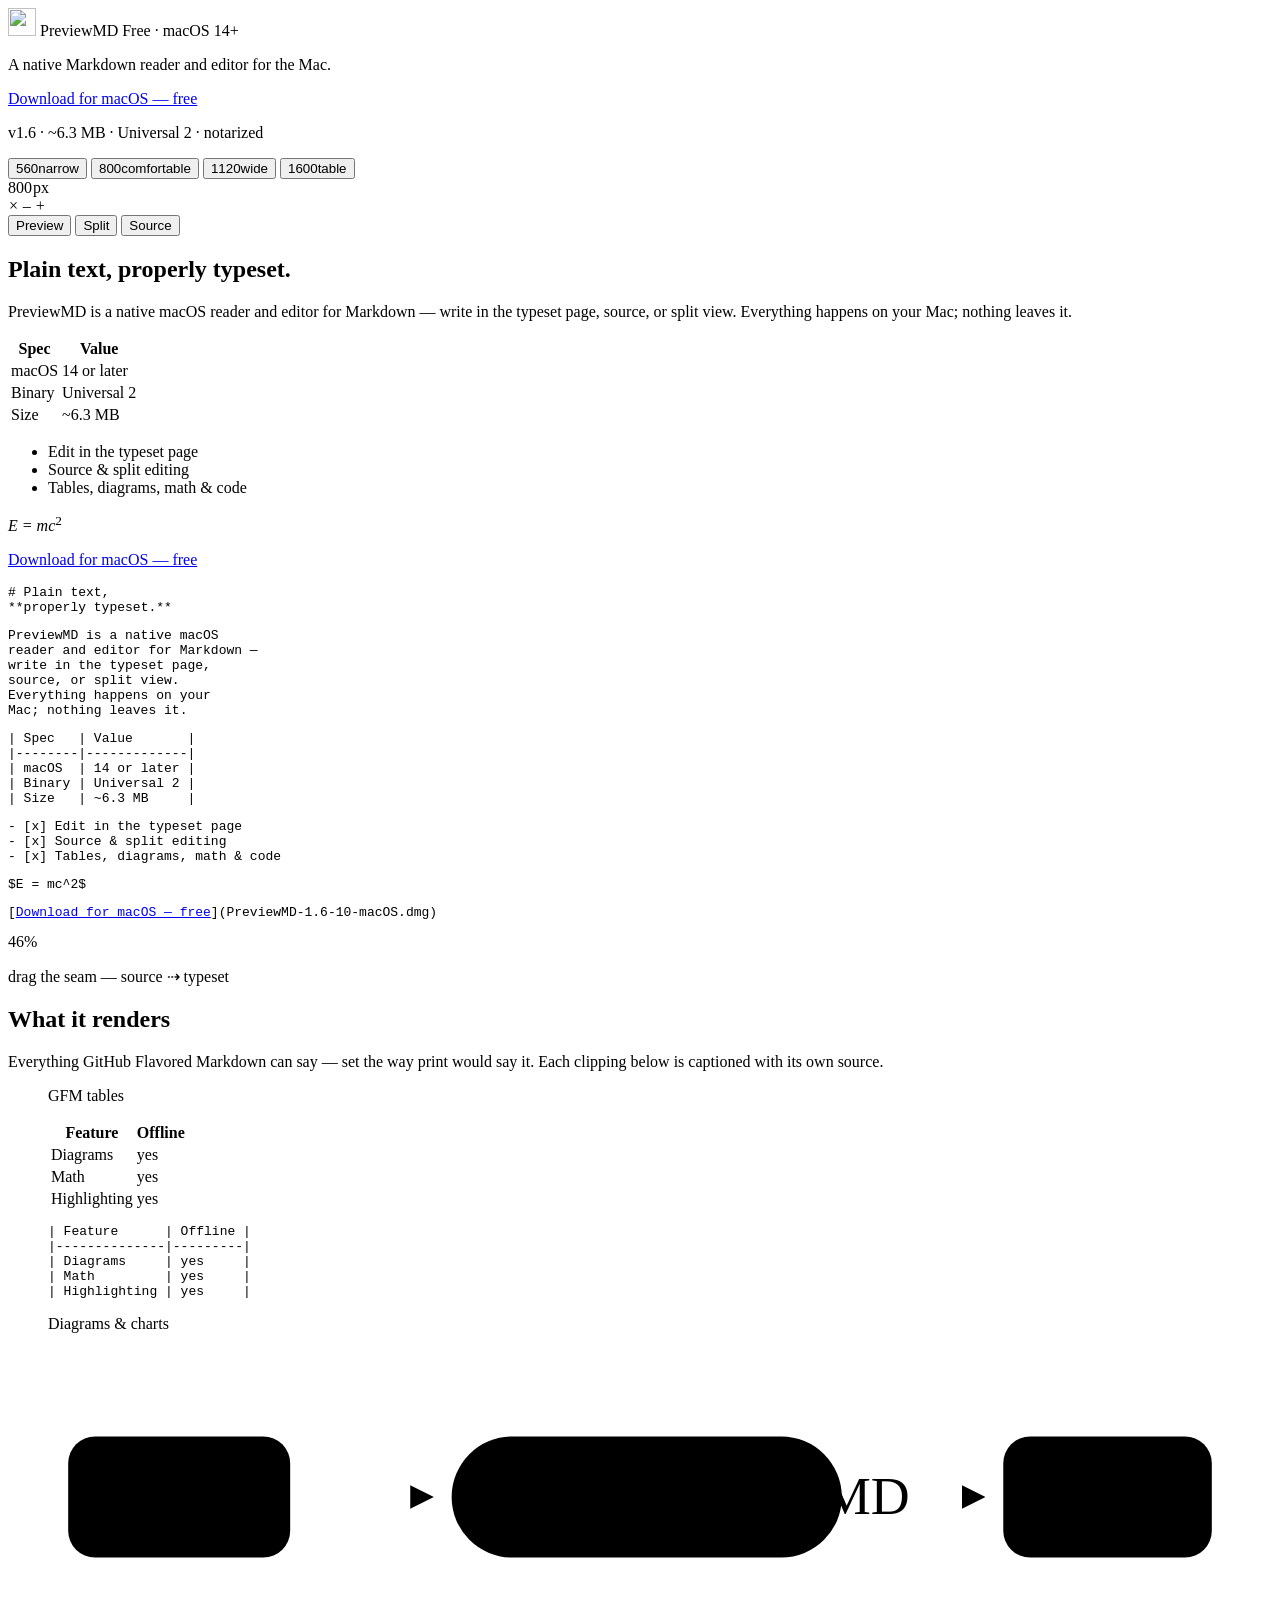
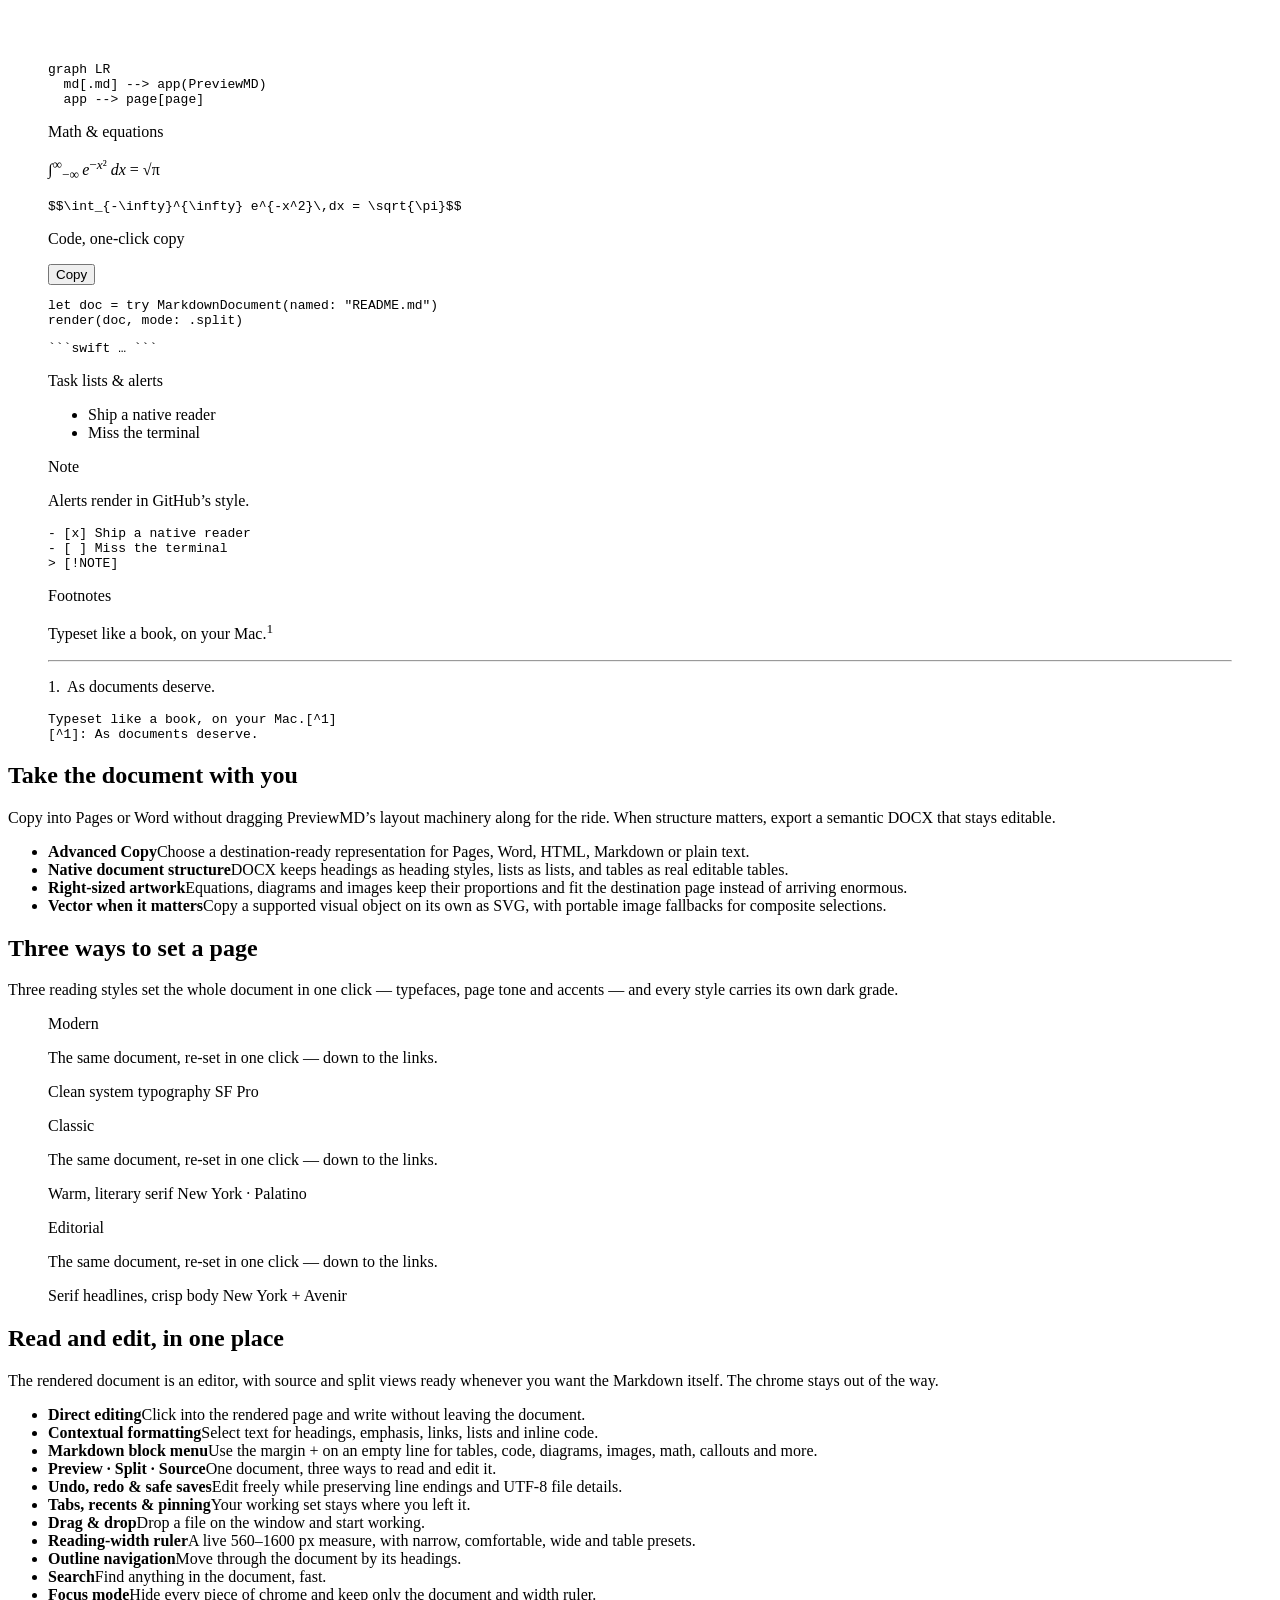
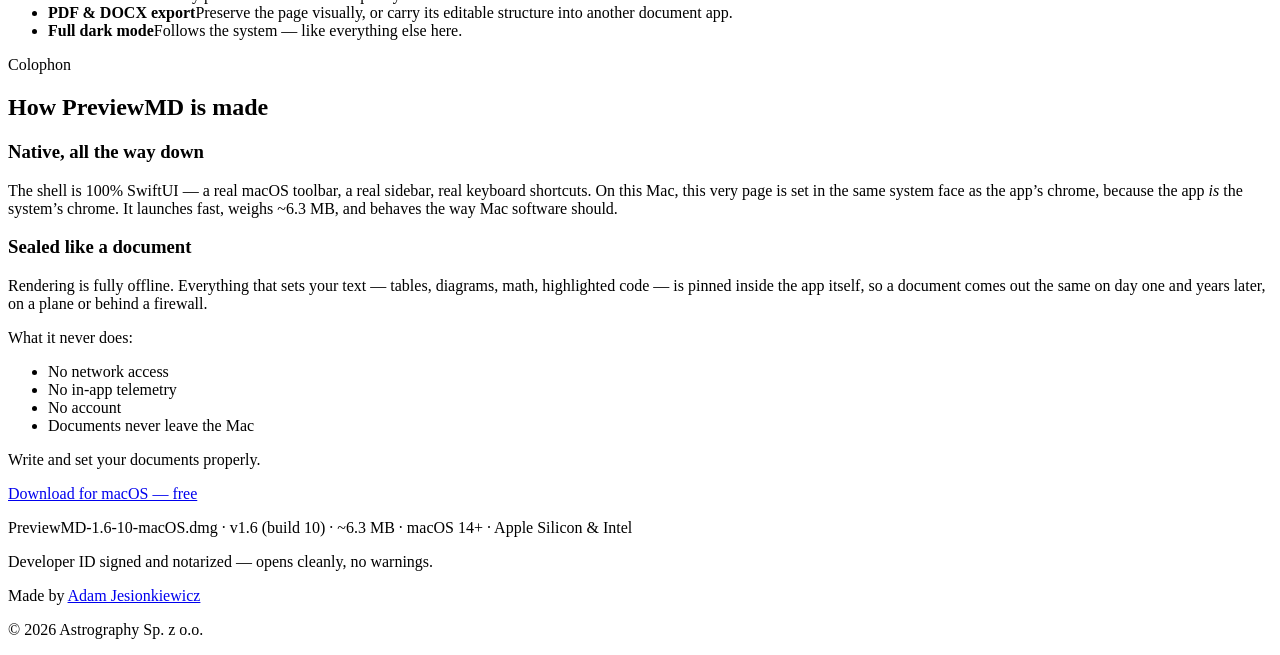
==== site/index.html @ c5379302 "docs: highlight portable copy and DOCX export" ====
<!DOCTYPE html>
<html lang="en">
<head>
  <meta charset="utf-8">
  <meta name="viewport" content="width=device-width, initial-scale=1">
  <title>PreviewMD — Plain text, properly typeset.</title>
  <meta name="description" content="PreviewMD is a free, native macOS Markdown reader and editor with a print-inspired canvas. Edit directly, copy cleanly to Pages or Word, and export semantic DOCX — entirely offline. macOS 14+, notarized, ~6.3 MB.">
  <meta property="og:title" content="PreviewMD — Plain text, properly typeset.">
  <meta property="og:description" content="A native macOS Markdown reader and editor with clean copy for Pages and Word, semantic DOCX export, and fully offline rendering. Free download.">
  <meta property="og:type" content="website">
  <meta property="og:site_name" content="PreviewMD">
  <!-- og:image intentionally omitted until launch: scrapers require an absolute
       URL and do not render SVG. Export a 1200×630 PNG (icon on Desk #EEF1F7)
       and add: <meta property="og:image" content="https://YOUR-DOMAIN/og.png"> -->
  <meta name="theme-color" content="#EEF1F7" media="(prefers-color-scheme: light)">
  <meta name="theme-color" content="#0C101B" media="(prefers-color-scheme: dark)">
  <link rel="icon" type="image/svg+xml" href="data:image/svg+xml,%3Csvg%20width=%221024%22%20height=%221024%22%20viewBox=%220%200%201024%201024%22%20fill=%22none%22%20xmlns=%22http://www.w3.org/2000/svg%22%3E%3Cdefs%3E%3ClinearGradient%20id=%22background%22%20x1=%22132%22%20y1=%2284%22%20x2=%22908%22%20y2=%22944%22%20gradientUnits=%22userSpaceOnUse%22%3E%3Cstop%20stop-color=%22%236757F6%22/%3E%3Cstop%20offset=%220.52%22%20stop-color=%22%23477DEE%22/%3E%3Cstop%20offset=%221%22%20stop-color=%22%2335B9EA%22/%3E%3C/linearGradient%3E%3ClinearGradient%20id=%22paper%22%20x1=%22355%22%20y1=%22218%22%20x2=%22693%22%20y2=%22844%22%20gradientUnits=%22userSpaceOnUse%22%3E%3Cstop%20stop-color=%22white%22/%3E%3Cstop%20offset=%221%22%20stop-color=%22%23EEF1FF%22/%3E%3C/linearGradient%3E%3Cfilter%20id=%22shadow%22%20x=%22147%22%20y=%22113%22%20width=%22742%22%20height=%22829%22%20filterUnits=%22userSpaceOnUse%22%20color-interpolation-filters=%22sRGB%22%3E%3CfeDropShadow%20dx=%220%22%20dy=%2238%22%20stdDeviation=%2236%22%20flood-color=%22%2326316A%22%20flood-opacity=%220.34%22/%3E%3C/filter%3E%3C/defs%3E%3Crect%20x=%2256%22%20y=%2256%22%20width=%22912%22%20height=%22912%22%20rx=%22226%22%20fill=%22url(%23background)%22/%3E%3Ccircle%20cx=%22838%22%20cy=%22192%22%20r=%22272%22%20fill=%22white%22%20fill-opacity=%220.09%22/%3E%3Ccircle%20cx=%22204%22%20cy=%22846%22%20r=%22326%22%20fill=%22%23243BC7%22%20fill-opacity=%220.12%22/%3E%3Cg%20filter=%22url(%23shadow)%22%3E%3Cpath%20d=%22M258%20236C258%20207.281%20281.281%20184%20310%20184H643L786%20327V788C786%20816.719%20762.719%20840%20734%20840H310C281.281%20840%20258%20816.719%20258%20788V236Z%22%20fill=%22url(%23paper)%22/%3E%3Cpath%20d=%22M643%20184L786%20327H695C666.281%20327%20643%20303.719%20643%20275V184Z%22%20fill=%22%23D8DCF3%22/%3E%3Cpath%20d=%22M643%20184L786%20327H695C666.281%20327%20643%20303.719%20643%20275V184Z%22%20fill=%22white%22%20fill-opacity=%220.22%22/%3E%3C/g%3E%3Cpath%20d=%22M348%20635V438H421L512%20542L603%20438H676V635H597V530L512%20620L427%20530V635H348Z%22%20fill=%22url(%23background)%22/%3E%3Crect%20x=%22348%22%20y=%22697%22%20width=%22328%22%20height=%2222%22%20rx=%2211%22%20fill=%22%23BBC2E2%22/%3E%3Crect%20x=%22348%22%20y=%22749%22%20width=%22218%22%20height=%2222%22%20rx=%2211%22%20fill=%22%23D4D8EA%22/%3E%3C/svg%3E">
  <link rel="preconnect" href="https://fonts.googleapis.com">
  <link rel="preconnect" href="https://fonts.gstatic.com" crossorigin>
  <link href="https://fonts.googleapis.com/css2?family=Geist+Mono:wght@400;500&family=Newsreader:ital,opsz,wght@0,6..72,400;0,6..72,500;1,6..72,400&display=swap" rel="stylesheet">
  <link rel="stylesheet" href="styles.css?v=db-6">
  <script async src="https://www.googletagmanager.com/gtag/js?id=G-8YXDM1JJH2"></script>
  <script src="analytics.js?v=1"></script>
  <script src="main.js?v=db-10" defer></script>
</head>
<body>

<header class="topbar">
  <div class="wrap topbar-inner">
    <span class="brand">
      <img src="AppIcon.svg" alt="" width="28" height="28">
      <span class="brand-name">PreviewMD</span>
    </span>
    <span class="mono topbar-meta">Free&nbsp;&middot;&nbsp;macOS&nbsp;14+</span>
  </div>
</header>

<main>

  <!-- ============ HERO ============ -->
  <section class="hero wrap" id="hero">

    <div class="cta-block" id="ctaBlock">
      <p class="kicker">A native Markdown reader and editor for&nbsp;the&nbsp;Mac.</p>
      <a class="btn btn-prism" href="PreviewMD-1.6-10-macOS.dmg" download data-download>Download for macOS — free</a>
      <p class="mono meta">v1.6&nbsp;&middot;&nbsp;~6.3&nbsp;MB&nbsp;&middot;&nbsp;Universal&nbsp;2&nbsp;&middot;&nbsp;notarized</p>
    </div>

    <!-- Reading-width ruler: a working control, like the app's -->
    <div class="ruler" id="ruler">
      <div class="ruler-track" id="rulerTrack">
        <div class="ruler-ticks" aria-hidden="true"></div>
        <button class="ruler-stop" data-measure="560"  type="button"><span class="stop-num">560</span><span class="stop-name">narrow</span></button>
        <button class="ruler-stop" data-measure="800"  type="button"><span class="stop-num">800</span><span class="stop-name">comfortable</span></button>
        <button class="ruler-stop" data-measure="1120" type="button"><span class="stop-num">1120</span><span class="stop-name">wide</span></button>
        <button class="ruler-stop" data-measure="1600" type="button"><span class="stop-num">1600</span><span class="stop-name">table</span></button>
        <div class="ruler-handle" id="rulerHandle" role="slider" tabindex="0"
             aria-label="Reading width" aria-valuemin="560" aria-valuemax="1600"
             aria-valuenow="800" aria-valuetext="800 px" aria-orientation="horizontal">
          <span class="mono ruler-readout" id="rulerReadout">800&hairsp;px</span>
        </div>
      </div>
    </div>

    <!-- The galley: one document, source ⇢ typeset -->
    <div class="window" id="galley">
      <div class="titlebar">
        <div class="lights" aria-hidden="true">
          <span class="light l-close"><i>&times;</i></span>
          <span class="light l-min"><i>&ndash;</i></span>
          <span class="light l-zoom"><i>+</i></span>
        </div>
        <div class="segments" role="group" aria-label="View mode" id="segments">
          <button type="button" data-mode="preview" aria-pressed="false">Preview</button>
          <button type="button" data-mode="split" aria-pressed="true" class="active">Split</button>
          <button type="button" data-mode="source" aria-pressed="false">Source</button>
        </div>
        <div class="titlebar-spacer" aria-hidden="true"></div>
      </div>

      <div class="galley-body" id="galleyBody">

        <!-- Rendered layer (in flow, defines height) -->
        <div class="pane pane-rendered">
          <div class="doc doc-rendered">
            <div class="row" data-row="0">
              <h1 class="doc-h1">Plain text, properly&nbsp;typeset.</h1>
            </div>
            <div class="row" data-row="1">
              <p class="doc-p">PreviewMD is a native macOS reader and editor for Markdown — write in the typeset page, source, or split view. Everything happens on your Mac; nothing leaves&nbsp;it.</p>
            </div>
            <div class="row" data-row="2">
              <table class="doc-table">
                <thead><tr><th>Spec</th><th>Value</th></tr></thead>
                <tbody>
                  <tr><td>macOS</td><td>14 or later</td></tr>
                  <tr><td>Binary</td><td>Universal 2</td></tr>
                  <tr><td>Size</td><td>~6.3 MB</td></tr>
                </tbody>
              </table>
            </div>
            <div class="row" data-row="3">
              <ul class="doc-tasks">
                <li class="done"><span class="checkbox" aria-hidden="true"></span>Edit in the typeset page</li>
                <li class="done"><span class="checkbox" aria-hidden="true"></span>Source &amp; split editing</li>
                <li class="done"><span class="checkbox" aria-hidden="true"></span>Tables, diagrams, math &amp; code</li>
              </ul>
            </div>
            <div class="row" data-row="4">
              <p class="doc-math"><em>E&nbsp;=&nbsp;mc</em><sup>2</sup></p>
            </div>
            <div class="row" data-row="5">
              <p class="doc-p"><a class="doc-link" href="PreviewMD-1.6-10-macOS.dmg" download data-download>Download for macOS — free</a></p>
            </div>
          </div>
        </div>

        <!-- Source layer (absolute overlay, clipped left of the seam) -->
        <div class="pane pane-source" aria-hidden="true">
          <div class="doc doc-source">
            <div class="row" data-row="0"><pre class="src"><span class="mk">#</span> Plain text,
<span class="mk">**</span>properly typeset.<span class="mk">**</span></pre></div>
            <div class="row" data-row="1"><pre class="src">PreviewMD is a native macOS
reader and editor for Markdown —
write in the typeset page,
source, or split view.
Everything happens on your
Mac; nothing leaves it.</pre></div>
            <div class="row" data-row="2"><pre class="src"><span class="mk">|</span> Spec   <span class="mk">|</span> Value       <span class="mk">|</span>
<span class="mk">|--------|-------------|</span>
<span class="mk">|</span> macOS  <span class="mk">|</span> 14 or later <span class="mk">|</span>
<span class="mk">|</span> Binary <span class="mk">|</span> Universal 2 <span class="mk">|</span>
<span class="mk">|</span> Size   <span class="mk">|</span> ~6.3 MB     <span class="mk">|</span></pre></div>
            <div class="row" data-row="3"><pre class="src"><span class="mk">- [x]</span> Edit in the typeset page
<span class="mk">- [x]</span> Source &amp; split editing
<span class="mk">- [x]</span> Tables, diagrams, math &amp; code</pre></div>
            <div class="row" data-row="4"><pre class="src"><span class="mk">$</span>E = mc^2<span class="mk">$</span></pre></div>
            <div class="row" data-row="5"><pre class="src"><span class="mk">[</span><a class="src-link" href="PreviewMD-1.6-10-macOS.dmg" download data-download tabindex="-1">Download for macOS — free</a><span class="mk">](</span><span class="src-target" data-filename>PreviewMD-1.6-10-macOS.dmg</span><span class="mk">)</span></pre></div>
          </div>
        </div>

        <div class="seam" aria-hidden="true"></div>
        <div class="seam-handle" id="seamHandle" role="slider" tabindex="0"
             aria-label="Seam between Markdown source and typeset preview" aria-orientation="horizontal"
             aria-valuemin="0" aria-valuemax="100" aria-valuenow="46" aria-valuetext="46%">
          <span class="seam-grip" aria-hidden="true"></span>
          <span class="mono seam-readout" id="seamReadout">46%</span>
        </div>

      </div>
    </div>

    <p class="hero-hint mono" aria-hidden="true">drag the seam — source&nbsp;&#8674;&nbsp;typeset</p>
  </section>

  <!-- ============ WHAT IT RENDERS ============ -->
  <section class="wrap section" id="renders">
    <h2>What it renders</h2>
    <p class="section-lede">Everything GitHub Flavored Markdown can say — set the way print would say it. Each clipping below is captioned with its own source.</p>

    <div class="clippings">

      <figure class="clipping">
        <p class="clip-label">GFM tables</p>
        <div class="clip-body">
          <table class="doc-table">
            <thead><tr><th>Feature</th><th>Offline</th></tr></thead>
            <tbody>
              <tr><td>Diagrams</td><td>yes</td></tr>
              <tr><td>Math</td><td>yes</td></tr>
              <tr><td>Highlighting</td><td>yes</td></tr>
            </tbody>
          </table>
        </div>
        <figcaption class="mono"><pre>| Feature      | Offline |
|--------------|---------|
| Diagrams     | yes     |
| Math         | yes     |
| Highlighting | yes     |</pre></figcaption>
      </figure>

      <figure class="clipping">
        <p class="clip-label">Diagrams &amp; charts</p>
        <div class="clip-body clip-diagram">
          <svg viewBox="0 0 352 88" role="img" aria-label="Flowchart: a Markdown file flows into PreviewMD, which flows into a typeset page.">
            <defs>
              <marker id="dgArrow" viewBox="0 0 10 10" refX="9" refY="5" markerWidth="7" markerHeight="7" orient="auto-start-reverse">
                <path d="M0 0 L10 5 L0 10 z" fill="currentColor"/>
              </marker>
            </defs>
            <g class="dg-node"><rect x="6" y="26" width="66" height="36" rx="8"/><text x="39" y="49">.md</text></g>
            <path class="dg-edge" d="M74 44h40" marker-end="url(#dgArrow)"/>
            <g class="dg-node dg-app"><rect x="120" y="26" width="116" height="36" rx="18"/><text x="178" y="49">PreviewMD</text></g>
            <path class="dg-edge" d="M238 44h40" marker-end="url(#dgArrow)"/>
            <g class="dg-node"><rect x="284" y="26" width="62" height="36" rx="8"/><text x="315" y="49">page</text></g>
          </svg>
        </div>
        <figcaption class="mono"><pre>graph LR
  md[.md] --> app(PreviewMD)
  app --> page[page]</pre></figcaption>
      </figure>

      <figure class="clipping">
        <p class="clip-label">Math &amp; equations</p>
        <div class="clip-body clip-math">
          <p class="math-display"><span class="int" aria-hidden="true">&int;</span><span class="int-limits"><sup>&infin;</sup><sub>&minus;&infin;</sub></span><em>&thinsp;e</em><sup>&minus;<em>x</em>&sup2;</sup><em>&nbsp;dx</em>&nbsp;=&nbsp;&radic;<span class="sqrt-arg">&pi;</span></p>
        </div>
        <figcaption class="mono"><pre>$$\int_{-\infty}^{\infty} e^{-x^2}\,dx = \sqrt{\pi}$$</pre></figcaption>
      </figure>

      <figure class="clipping">
        <p class="clip-label">Code, one-click copy</p>
        <div class="clip-body clip-code">
          <button class="copy-btn" type="button" data-copy>Copy</button>
          <pre><code><span class="tok-kw">let</span> doc = <span class="tok-kw">try</span> <span class="tok-type">MarkdownDocument</span>(named: <span class="tok-str">"README.md"</span>)
render(doc, mode: <span class="tok-enum">.split</span>)</code></pre>
        </div>
        <figcaption class="mono"><pre>```swift &hellip; ```</pre></figcaption>
      </figure>

      <figure class="clipping">
        <p class="clip-label">Task lists &amp; alerts</p>
        <div class="clip-body">
          <ul class="doc-tasks">
            <li class="done"><span class="checkbox" aria-hidden="true"></span>Ship a native reader</li>
            <li><span class="checkbox" aria-hidden="true"></span>Miss the terminal</li>
          </ul>
          <div class="doc-alert">
            <p class="alert-title">Note</p>
            <p>Alerts render in GitHub&rsquo;s style.</p>
          </div>
        </div>
        <figcaption class="mono"><pre>- [x] Ship a native reader
- [ ] Miss the terminal
> [!NOTE]</pre></figcaption>
      </figure>

      <figure class="clipping">
        <p class="clip-label">Footnotes</p>
        <div class="clip-body clip-footnote">
          <p class="doc-p">Typeset like a book, on your&nbsp;Mac.<sup>1</sup></p>
          <hr class="fn-rule">
          <p class="fn-text"><span class="mono">1.</span>&ensp;As documents deserve.</p>
        </div>
        <figcaption class="mono"><pre>Typeset like a book, on your Mac.[^1]
[^1]: As documents deserve.</pre></figcaption>
      </figure>

    </div>
  </section>

  <!-- ============ PORTABLE DOCUMENTS ============ -->
  <section class="wrap section" id="portable-documents">
    <h2>Take the document with you</h2>
    <p class="section-lede">Copy into Pages or Word without dragging PreviewMD&rsquo;s layout machinery along for the ride. When structure matters, export a semantic DOCX that stays editable.</p>
    <ul class="reader-list">
      <li><strong>Advanced Copy</strong><span>Choose a destination-ready representation for Pages, Word, HTML, Markdown or plain text.</span></li>
      <li><strong>Native document structure</strong><span>DOCX keeps headings as heading styles, lists as lists, and tables as real editable tables.</span></li>
      <li><strong>Right-sized artwork</strong><span>Equations, diagrams and images keep their proportions and fit the destination page instead of arriving enormous.</span></li>
      <li><strong>Vector when it matters</strong><span>Copy a supported visual object on its own as SVG, with portable image fallbacks for composite selections.</span></li>
    </ul>
  </section>

  <!-- ============ READING STYLES ============ -->
  <section class="wrap section" id="styles">
    <h2>Three ways to set a page</h2>
    <p class="section-lede">Three reading styles set the whole document in one click &mdash; typefaces, page tone and accents &mdash; and every style carries its own dark grade.</p>

    <div class="specimens">

      <figure class="specimen">
        <div class="spec-page spec-modern">
          <p class="spec-h">Modern</p>
          <p class="spec-p">The same document, re-set in one click &mdash; <span class="spec-link">down to the links</span>.</p>
        </div>
        <figcaption class="spec-cap">
          <span class="spec-sub">Clean system typography</span>
          <span class="mono spec-stack">SF Pro</span>
        </figcaption>
      </figure>

      <figure class="specimen">
        <div class="spec-page spec-classic">
          <p class="spec-h">Classic</p>
          <p class="spec-p">The same document, re-set in one click &mdash; <span class="spec-link">down to the links</span>.</p>
        </div>
        <figcaption class="spec-cap">
          <span class="spec-sub">Warm, literary serif</span>
          <span class="mono spec-stack">New York &middot; Palatino</span>
        </figcaption>
      </figure>

      <figure class="specimen">
        <div class="spec-page spec-editorial">
          <p class="spec-h">Editorial</p>
          <p class="spec-p">The same document, re-set in one click &mdash; <span class="spec-link">down to the links</span>.</p>
        </div>
        <figcaption class="spec-cap">
          <span class="spec-sub">Serif headlines, crisp body</span>
          <span class="mono spec-stack">New York + Avenir</span>
        </figcaption>
      </figure>

    </div>
  </section>

  <section class="wrap section" id="reader">
    <h2>Read and edit, in one place</h2>
    <p class="section-lede">The rendered document is an editor, with source and split views ready whenever you want the Markdown itself. The chrome stays out of the way.</p>
    <ul class="reader-list">
      <li><strong>Direct editing</strong><span>Click into the rendered page and write without leaving the document.</span></li>
      <li><strong>Contextual formatting</strong><span>Select text for headings, emphasis, links, lists and inline code.</span></li>
      <li><strong>Markdown block menu</strong><span>Use the margin + on an empty line for tables, code, diagrams, images, math, callouts and more.</span></li>
      <li><strong>Preview&nbsp;· Split&nbsp;· Source</strong><span>One document, three ways to read and edit it.</span></li>
      <li><strong>Undo, redo &amp; safe saves</strong><span>Edit freely while preserving line endings and UTF-8 file details.</span></li>
      <li><strong>Tabs, recents &amp; pinning</strong><span>Your working set stays where you left it.</span></li>
      <li><strong>Drag &amp; drop</strong><span>Drop a file on the window and start working.</span></li>
      <li><strong>Reading-width ruler</strong><span>A live 560–1600&nbsp;px measure, with narrow, comfortable, wide and table presets.</span></li>
      <li><strong>Outline navigation</strong><span>Move through the document by its headings.</span></li>
      <li><strong>Search</strong><span>Find anything in the document, fast.</span></li>
      <li><strong>Focus mode</strong><span>Hide every piece of chrome and keep only the document and width ruler.</span></li>
      <li><strong>PDF &amp; DOCX export</strong><span>Preserve the page visually, or carry its editable structure into another document app.</span></li>
      <li><strong>Full dark mode</strong><span>Follows the system — like everything else here.</span></li>
    </ul>
  </section>

  <!-- ============ COLOPHON ============ -->
  <section class="wrap section" id="colophon">
    <p class="smallcaps" aria-hidden="true">Colophon</p>
    <h2 class="sr-only">How PreviewMD is made</h2>
    <div class="colophon-cols">
      <div class="colophon-col">
        <h3>Native, all the way down</h3>
        <p>The shell is 100% SwiftUI — a real macOS toolbar, a real sidebar, real keyboard shortcuts. On this Mac, this very page is set in the same system face as the app&rsquo;s chrome, because the app <em>is</em> the system&rsquo;s chrome. It launches fast, weighs ~6.3&nbsp;MB, and behaves the way Mac software should.</p>
      </div>
      <div class="colophon-col">
        <h3>Sealed like a document</h3>
        <p>Rendering is fully offline. Everything that sets your text — tables, diagrams, math, highlighted code — is pinned inside the app itself, so a document comes out the same on day one and years later, on a plane or behind a firewall.</p>
        <p class="never-title">What it never does:</p>
        <ul class="never">
          <li>No network access</li>
          <li>No in-app telemetry</li>
          <li>No account</li>
          <li>Documents never leave the Mac</li>
        </ul>
      </div>
    </div>
  </section>

  <!-- ============ FOOTER CTA ============ -->
  <section class="wrap section footer-cta" id="download">
    <p class="kicker">Write and set your documents properly.</p>
    <a class="btn btn-prism" href="PreviewMD-1.6-10-macOS.dmg" download data-download>Download for macOS — free</a>
    <p class="mono meta"><span data-filename>PreviewMD-1.6-10-macOS.dmg</span>&nbsp;&middot; v1.6 (build 10)&nbsp;&middot; ~6.3&nbsp;MB&nbsp;&middot; macOS 14+&nbsp;&middot; Apple&nbsp;Silicon &amp; Intel</p>
    <p class="assure">Developer ID signed and notarized — opens cleanly, no warnings.</p>
  </section>

</main>

<footer class="site-footer">
  <div class="wrap footer-inner">
    <p>Made by <a href="mailto:adam@jesion.pl">Adam Jesionkiewicz</a></p>
    <p class="mono">&copy; 2026 Astrography Sp.&nbsp;z&nbsp;o.o.</p>
  </div>
</footer>

<!-- ============ EMAIL UPDATES MODAL ============ -->
<p class="sr-only" role="status" id="liveStatus"></p>
<dialog class="email-modal" id="emailCard" aria-labelledby="emailTitle" aria-describedby="emailDescription" tabindex="-1">
  <div class="modal-prism" aria-hidden="true"></div>
  <button class="modal-close" id="cardClose" type="button" aria-label="Close updates signup">&times;</button>
  <div class="modal-brand">
    <img src="AppIcon.svg" alt="" width="38" height="38">
    <span class="mono">PreviewMD updates</span>
  </div>
  <div id="cardMain">
    <p class="modal-kicker mono">A quiet mailing list</p>
    <h2 class="modal-title" id="emailTitle">The next page,<br>properly announced.</h2>
    <p class="modal-description" id="emailDescription">Hear about meaningful PreviewMD updates and the occasional new app from Astrography. No noise, no tracking.</p>
    <form class="modal-form" id="notifyForm" novalidate>
      <label class="sr-only" for="emailInput">Email address</label>
      <div class="modal-field">
        <input type="email" id="emailInput" name="email" required placeholder="you@example.com" autocomplete="email" inputmode="email">
        <button class="fn-submit" type="submit">Keep me posted</button>
      </div>
      <button class="fn-dismiss" id="cardDismiss" type="button">Not now</button>
    </form>
    <p class="card-error" id="cardError" role="alert" hidden>Couldn&rsquo;t save your address &mdash; please try again.</p>
  </div>
  <p class="card-success" id="cardSuccess" role="status" hidden>You&rsquo;re on the list. Thank you.</p>
</dialog>

</body>
</html>
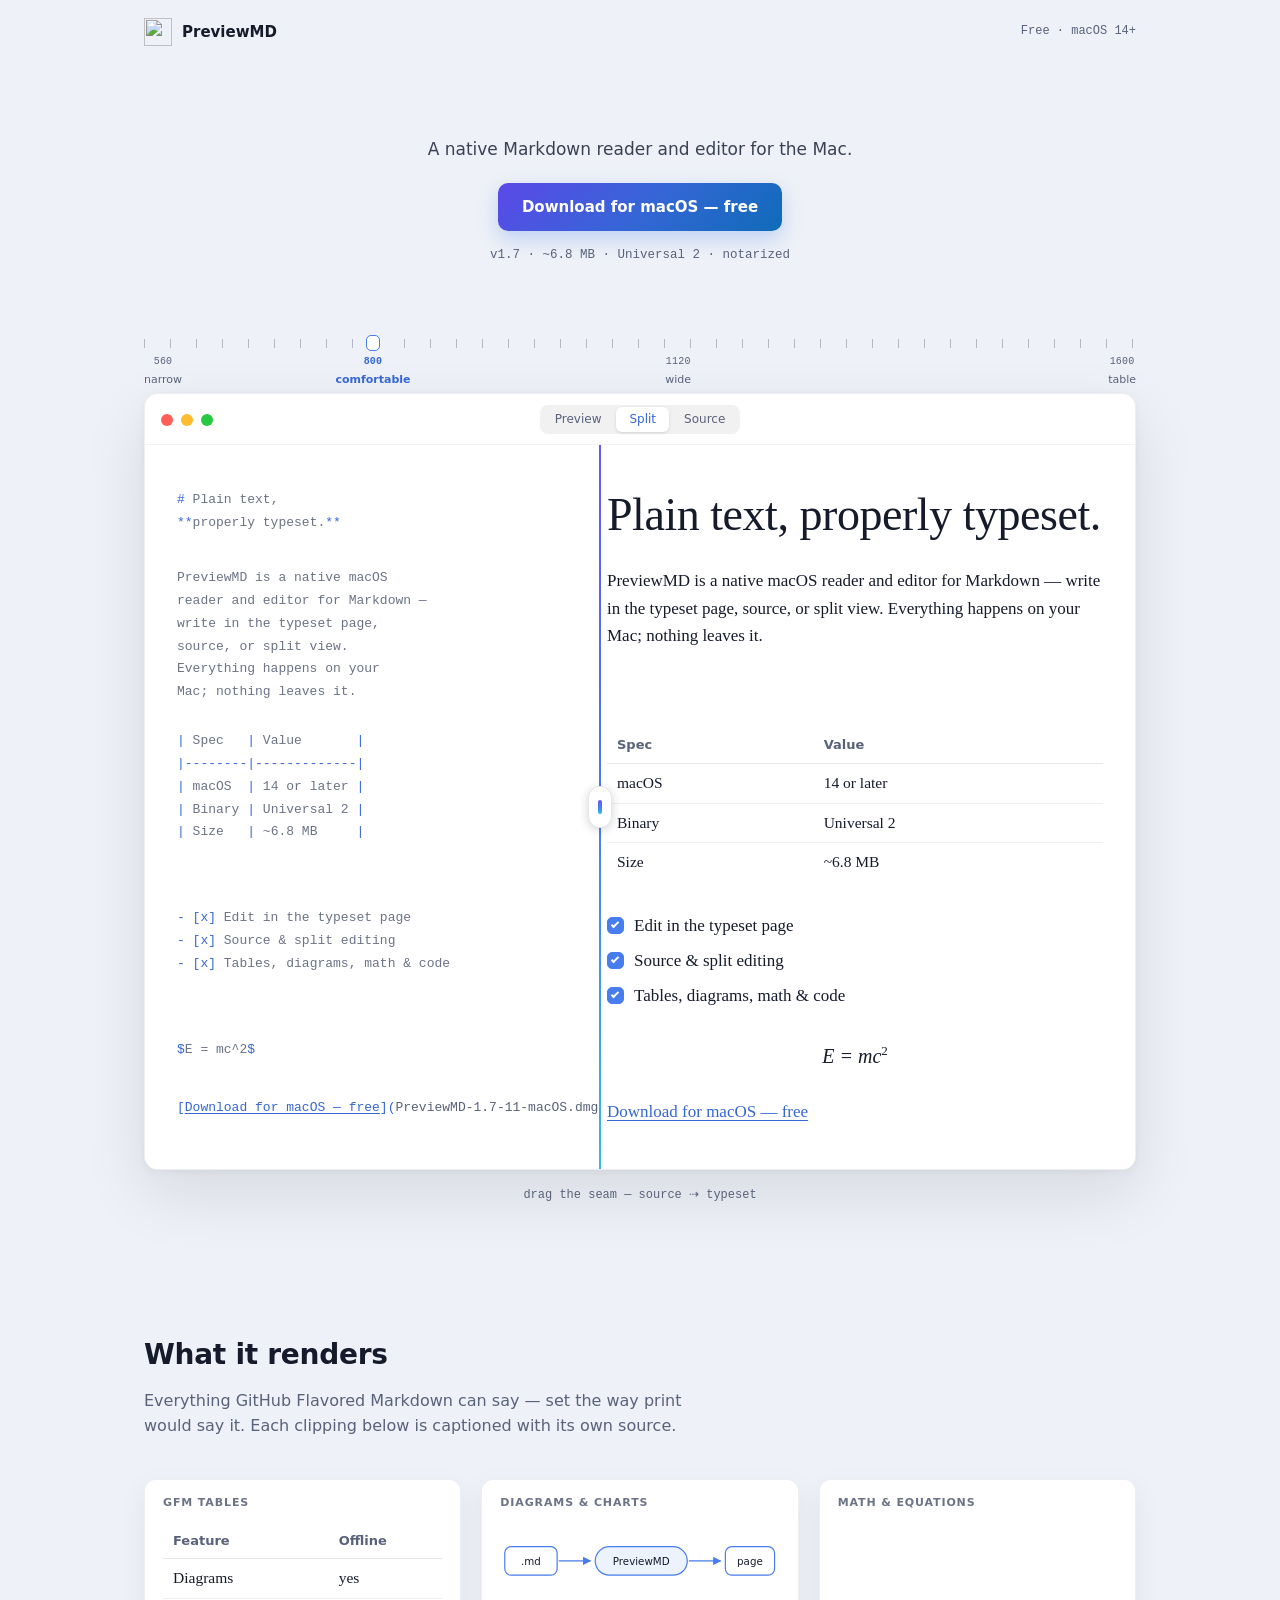
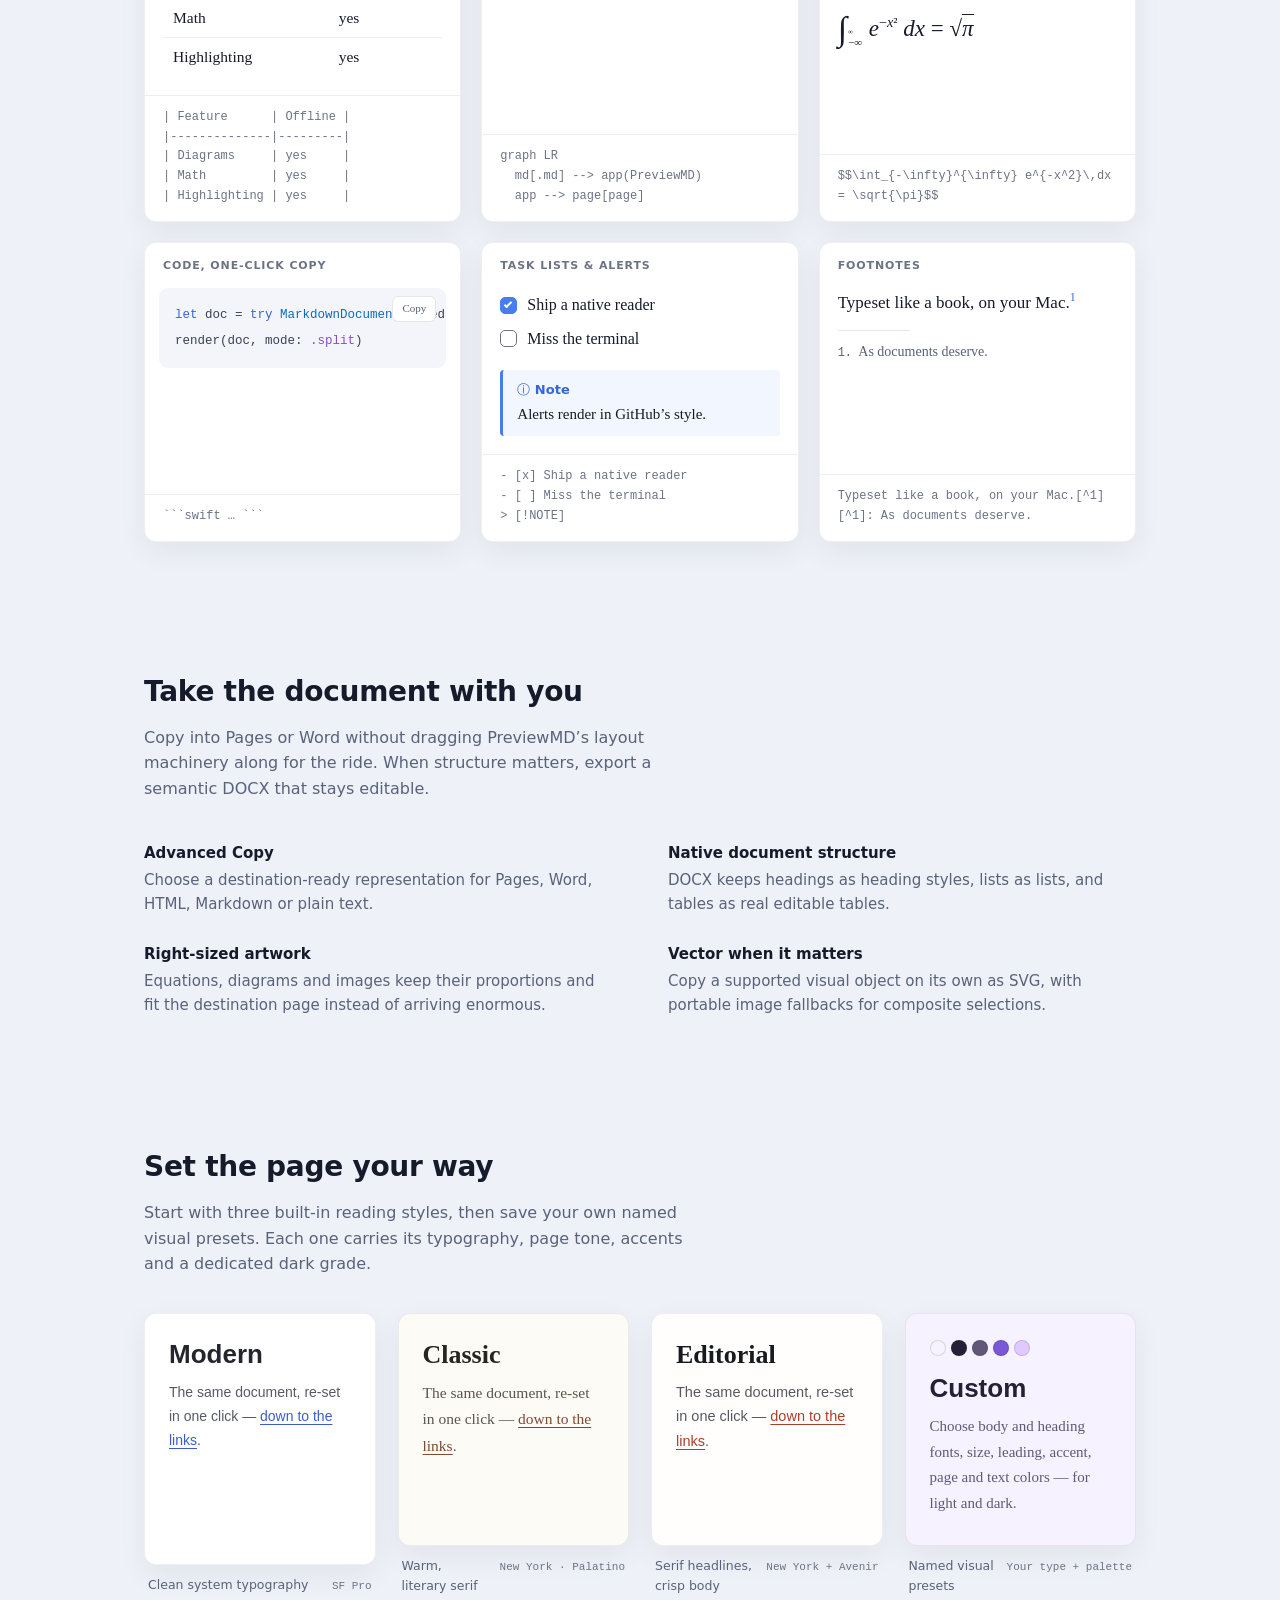
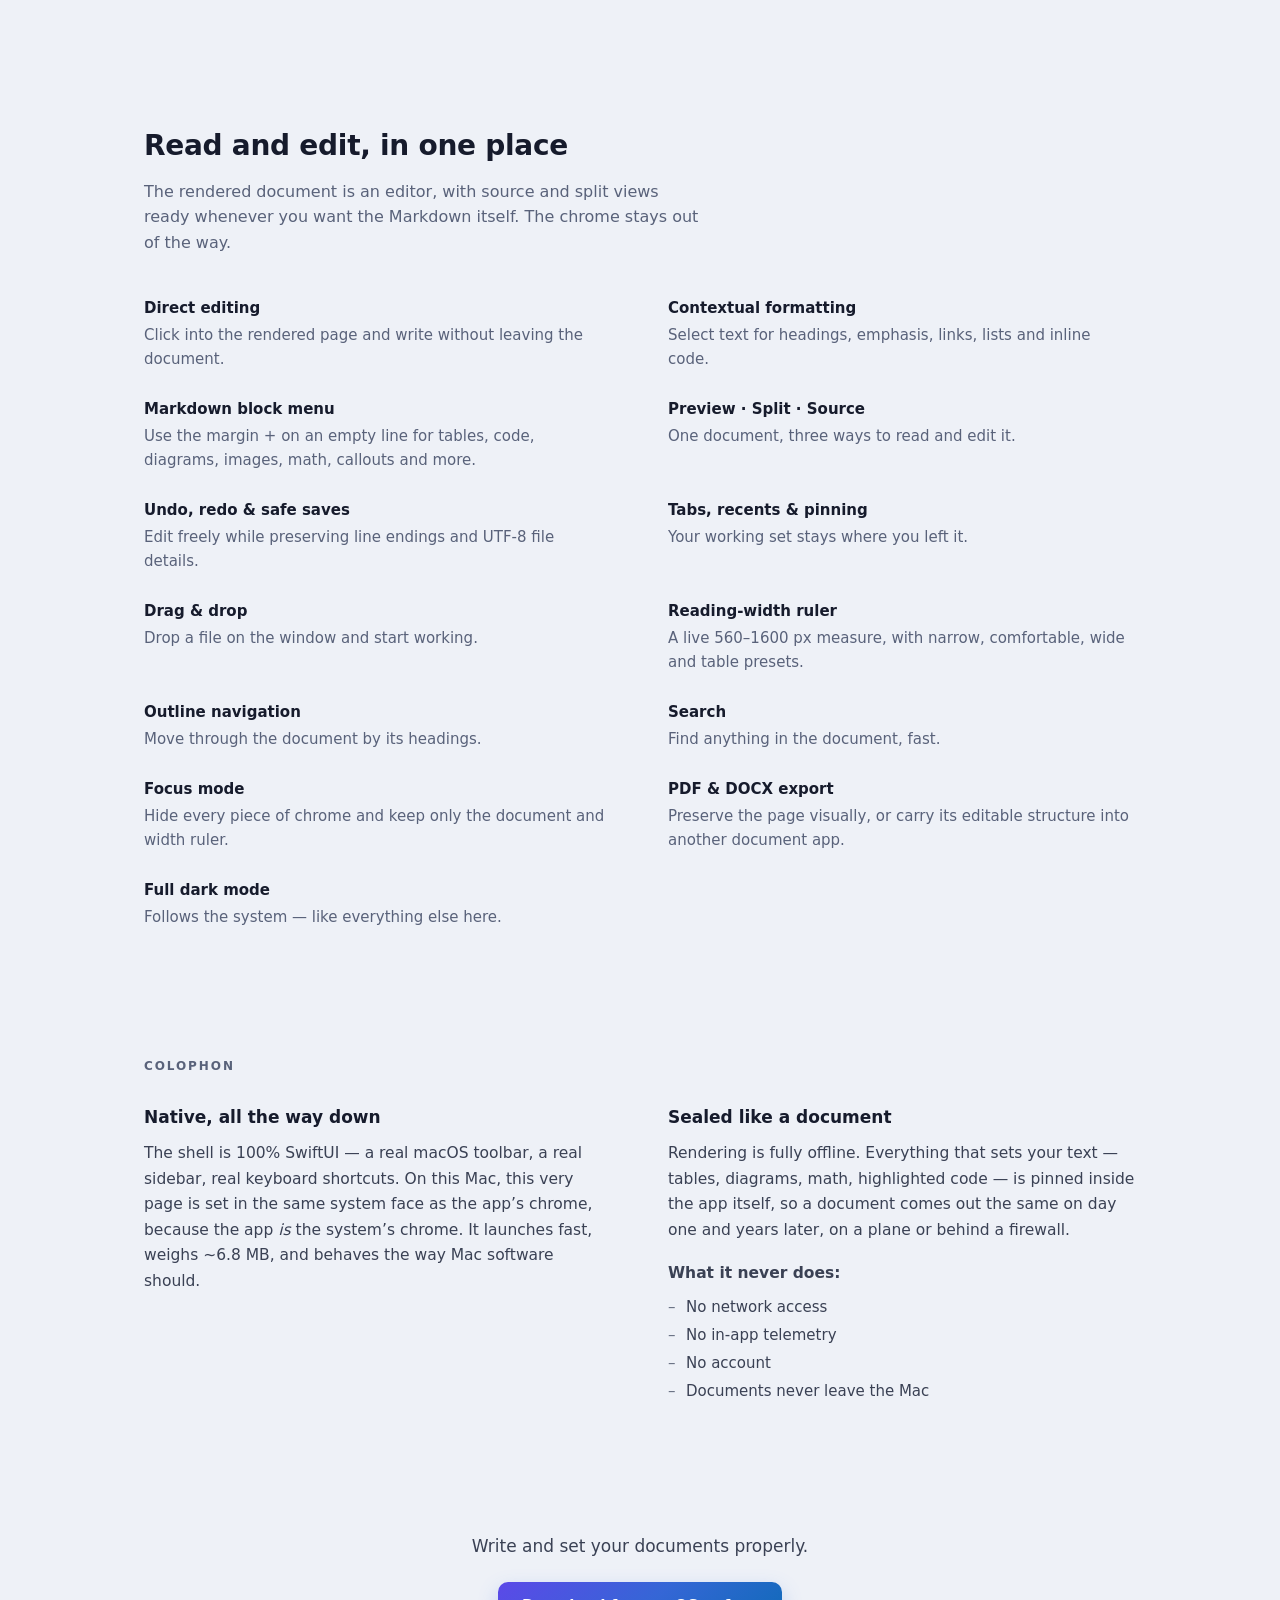
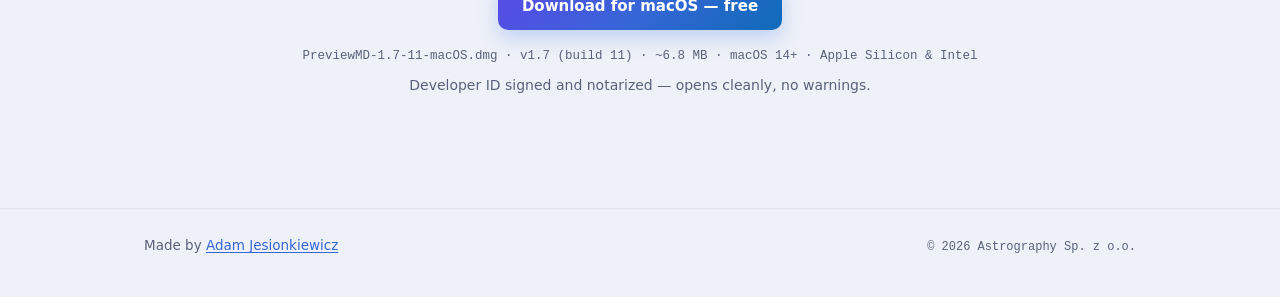
==== commit 95a1bf1d: "release: publish PreviewMD 1.7" ====
--- a/site/index.html
+++ b/site/index.html
@@ -4,7 +4,7 @@
   <meta charset="utf-8">
   <meta name="viewport" content="width=device-width, initial-scale=1">
   <title>PreviewMD — Plain text, properly typeset.</title>
-  <meta name="description" content="PreviewMD is a free, native macOS Markdown reader and editor with a print-inspired canvas. Edit directly, copy cleanly to Pages or Word, and export semantic DOCX — entirely offline. macOS 14+, notarized, ~6.3 MB.">
+  <meta name="description" content="PreviewMD is a free, native macOS Markdown reader and editor with a print-inspired canvas. Edit directly, copy cleanly to Pages or Word, and export semantic DOCX — entirely offline. macOS 14+, notarized, ~6.8 MB.">
   <meta property="og:title" content="PreviewMD — Plain text, properly typeset.">
   <meta property="og:description" content="A native macOS Markdown reader and editor with clean copy for Pages and Word, semantic DOCX export, and fully offline rendering. Free download.">
   <meta property="og:type" content="website">
@@ -18,10 +18,10 @@
   <link rel="preconnect" href="https://fonts.googleapis.com">
   <link rel="preconnect" href="https://fonts.gstatic.com" crossorigin>
   <link href="https://fonts.googleapis.com/css2?family=Geist+Mono:wght@400;500&family=Newsreader:ital,opsz,wght@0,6..72,400;0,6..72,500;1,6..72,400&display=swap" rel="stylesheet">
-  <link rel="stylesheet" href="styles.css?v=db-6">
+  <link rel="stylesheet" href="styles.css?v=db-7">
   <script async src="https://www.googletagmanager.com/gtag/js?id=G-8YXDM1JJH2"></script>
   <script src="analytics.js?v=1"></script>
-  <script src="main.js?v=db-10" defer></script>
+  <script src="main.js?v=db-11" defer></script>
 </head>
 <body>
 
@@ -42,8 +42,8 @@
 
     <div class="cta-block" id="ctaBlock">
       <p class="kicker">A native Markdown reader and editor for&nbsp;the&nbsp;Mac.</p>
-      <a class="btn btn-prism" href="PreviewMD-1.6-10-macOS.dmg" download data-download>Download for macOS — free</a>
-      <p class="mono meta">v1.6&nbsp;&middot;&nbsp;~6.3&nbsp;MB&nbsp;&middot;&nbsp;Universal&nbsp;2&nbsp;&middot;&nbsp;notarized</p>
+      <a class="btn btn-prism" href="PreviewMD-1.7-11-macOS.dmg" download data-download>Download for macOS — free</a>
+      <p class="mono meta">v1.7&nbsp;&middot;&nbsp;~6.8&nbsp;MB&nbsp;&middot;&nbsp;Universal&nbsp;2&nbsp;&middot;&nbsp;notarized</p>
     </div>
 
     <!-- Reading-width ruler: a working control, like the app's -->
@@ -95,7 +95,7 @@
                 <tbody>
                   <tr><td>macOS</td><td>14 or later</td></tr>
                   <tr><td>Binary</td><td>Universal 2</td></tr>
-                  <tr><td>Size</td><td>~6.3 MB</td></tr>
+                  <tr><td>Size</td><td>~6.8 MB</td></tr>
                 </tbody>
               </table>
             </div>
@@ -110,7 +110,7 @@
               <p class="doc-math"><em>E&nbsp;=&nbsp;mc</em><sup>2</sup></p>
             </div>
             <div class="row" data-row="5">
-              <p class="doc-p"><a class="doc-link" href="PreviewMD-1.6-10-macOS.dmg" download data-download>Download for macOS — free</a></p>
+              <p class="doc-p"><a class="doc-link" href="PreviewMD-1.7-11-macOS.dmg" download data-download>Download for macOS — free</a></p>
             </div>
           </div>
         </div>
@@ -130,12 +130,12 @@
 <span class="mk">|--------|-------------|</span>
 <span class="mk">|</span> macOS  <span class="mk">|</span> 14 or later <span class="mk">|</span>
 <span class="mk">|</span> Binary <span class="mk">|</span> Universal 2 <span class="mk">|</span>
-<span class="mk">|</span> Size   <span class="mk">|</span> ~6.3 MB     <span class="mk">|</span></pre></div>
+<span class="mk">|</span> Size   <span class="mk">|</span> ~6.8 MB     <span class="mk">|</span></pre></div>
             <div class="row" data-row="3"><pre class="src"><span class="mk">- [x]</span> Edit in the typeset page
 <span class="mk">- [x]</span> Source &amp; split editing
 <span class="mk">- [x]</span> Tables, diagrams, math &amp; code</pre></div>
             <div class="row" data-row="4"><pre class="src"><span class="mk">$</span>E = mc^2<span class="mk">$</span></pre></div>
-            <div class="row" data-row="5"><pre class="src"><span class="mk">[</span><a class="src-link" href="PreviewMD-1.6-10-macOS.dmg" download data-download tabindex="-1">Download for macOS — free</a><span class="mk">](</span><span class="src-target" data-filename>PreviewMD-1.6-10-macOS.dmg</span><span class="mk">)</span></pre></div>
+            <div class="row" data-row="5"><pre class="src"><span class="mk">[</span><a class="src-link" href="PreviewMD-1.7-11-macOS.dmg" download data-download tabindex="-1">Download for macOS — free</a><span class="mk">](</span><span class="src-target" data-filename>PreviewMD-1.7-11-macOS.dmg</span><span class="mk">)</span></pre></div>
           </div>
         </div>
 
@@ -263,8 +263,8 @@
 
   <!-- ============ READING STYLES ============ -->
   <section class="wrap section" id="styles">
-    <h2>Three ways to set a page</h2>
-    <p class="section-lede">Three reading styles set the whole document in one click &mdash; typefaces, page tone and accents &mdash; and every style carries its own dark grade.</p>
+    <h2>Set the page your way</h2>
+    <p class="section-lede">Start with three built-in reading styles, then save your own named visual presets. Each one carries its typography, page tone, accents and a dedicated dark grade.</p>
 
     <div class="specimens">
 
@@ -298,6 +298,20 @@
         <figcaption class="spec-cap">
           <span class="spec-sub">Serif headlines, crisp body</span>
           <span class="mono spec-stack">New York + Avenir</span>
+        </figcaption>
+      </figure>
+
+      <figure class="specimen">
+        <div class="spec-page spec-custom">
+          <div class="preset-swatches" aria-hidden="true">
+            <span></span><span></span><span></span><span></span><span></span>
+          </div>
+          <p class="spec-h">Custom</p>
+          <p class="spec-p">Choose body and heading fonts, size, leading, accent, page and text colors &mdash; for light and dark.</p>
+        </div>
+        <figcaption class="spec-cap">
+          <span class="spec-sub">Named visual presets</span>
+          <span class="mono spec-stack">Your type + palette</span>
         </figcaption>
       </figure>
 
@@ -331,7 +345,7 @@
     <div class="colophon-cols">
       <div class="colophon-col">
         <h3>Native, all the way down</h3>
-        <p>The shell is 100% SwiftUI — a real macOS toolbar, a real sidebar, real keyboard shortcuts. On this Mac, this very page is set in the same system face as the app&rsquo;s chrome, because the app <em>is</em> the system&rsquo;s chrome. It launches fast, weighs ~6.3&nbsp;MB, and behaves the way Mac software should.</p>
+        <p>The shell is 100% SwiftUI — a real macOS toolbar, a real sidebar, real keyboard shortcuts. On this Mac, this very page is set in the same system face as the app&rsquo;s chrome, because the app <em>is</em> the system&rsquo;s chrome. It launches fast, weighs ~6.8&nbsp;MB, and behaves the way Mac software should.</p>
       </div>
       <div class="colophon-col">
         <h3>Sealed like a document</h3>
@@ -350,8 +364,8 @@
   <!-- ============ FOOTER CTA ============ -->
   <section class="wrap section footer-cta" id="download">
     <p class="kicker">Write and set your documents properly.</p>
-    <a class="btn btn-prism" href="PreviewMD-1.6-10-macOS.dmg" download data-download>Download for macOS — free</a>
-    <p class="mono meta"><span data-filename>PreviewMD-1.6-10-macOS.dmg</span>&nbsp;&middot; v1.6 (build 10)&nbsp;&middot; ~6.3&nbsp;MB&nbsp;&middot; macOS 14+&nbsp;&middot; Apple&nbsp;Silicon &amp; Intel</p>
+    <a class="btn btn-prism" href="PreviewMD-1.7-11-macOS.dmg" download data-download>Download for macOS — free</a>
+    <p class="mono meta"><span data-filename>PreviewMD-1.7-11-macOS.dmg</span>&nbsp;&middot; v1.7 (build 11)&nbsp;&middot; ~6.8&nbsp;MB&nbsp;&middot; macOS 14+&nbsp;&middot; Apple&nbsp;Silicon &amp; Intel</p>
     <p class="assure">Developer ID signed and notarized — opens cleanly, no warnings.</p>
   </section>
 
--- a/site/styles.css
+++ b/site/styles.css
@@ -0,0 +1,1250 @@
+/* ============================================================
+   PreviewMD — Galley
+   Desk / Sheet / Ink / Slate / Signal Blue / Prism
+   ============================================================ */
+
+/* ---------- tokens ---------- */
+:root {
+  --desk: #EEF1F7;
+  --sheet: #FFFFFF;
+  --ink: #161B2C;
+  --prose: #3A4154;
+  --slate: #6B7385;
+  --slate-deep: #59627A;
+  --accent: #477DEE;
+  --accent-text: #3566D6;
+  --edge: rgba(22, 27, 44, 0.10);
+  --edge-soft: rgba(22, 27, 44, 0.07);
+  --code-bg: #F3F5FA;
+  --sheet-shadow: 0 24px 64px rgba(22, 27, 44, 0.10), 0 2px 8px rgba(22, 27, 44, 0.05);
+  --clip-shadow: 0 10px 30px rgba(22, 27, 44, 0.06);
+  --tickc: rgba(107, 115, 133, 0.45);
+  /* --prism carries white 15px button text, so every stop is an
+     AA-darkened (>= 4.5:1 vs #fff) grade of the icon gradient;
+     --prism-v is decorative (seam line + grip) and keeps the icon hues */
+  --prism: linear-gradient(135deg, #5B49E8 0%, #3566D6 52%, #0F6BB8 100%);
+  --prism-v: linear-gradient(180deg, #6757F6 0%, #477DEE 52%, #35B9EA 100%);
+  --syn-kw: var(--accent-text);
+  --syn-type: #0F6BB8;
+  --syn-str: #B34162;
+  --syn-enum: #8A4FBF;
+  --font-ui: -apple-system, BlinkMacSystemFont, "SF Pro Text", system-ui, "Segoe UI", Roboto, sans-serif;
+  --font-serif: "Newsreader", "Iowan Old Style", Georgia, serif;
+  --font-mono: "Geist Mono", ui-monospace, "SF Mono", Menlo, Consolas, monospace;
+}
+
+@media (prefers-color-scheme: dark) {
+  :root {
+    --desk: #0C101B;
+    --sheet: #151A28;
+    --ink: #E9ECF6;
+    --prose: #C3C9DA;
+    --slate: #8A92A6;
+    --slate-deep: #99A1B5;
+    --accent: #6E9BF2;
+    --accent-text: #8FB3F7;
+    --edge: #262D42;
+    --edge-soft: #202639;
+    --code-bg: #10151F;
+    --sheet-shadow: 0 0 0 1px #262D42;
+    --clip-shadow: 0 0 0 1px #232A3E;
+    --tickc: rgba(138, 146, 166, 0.4);
+    --syn-type: #6CB8F2;
+    --syn-str: #E58BA4;
+    --syn-enum: #C89BF0;
+  }
+}
+
+/* ---------- base ---------- */
+*, *::before, *::after { box-sizing: border-box; }
+
+html { scroll-behavior: smooth; }
+
+body {
+  margin: 0;
+  background: var(--desk);
+  color: var(--ink);
+  font-family: var(--font-ui);
+  font-size: 16px;
+  line-height: 1.6;
+  overflow-x: hidden;
+  overflow-x: clip;
+  -webkit-font-smoothing: antialiased;
+  text-rendering: optimizeLegibility;
+}
+
+::selection { background: rgba(71, 125, 238, 0.22); }
+
+img { max-width: 100%; display: block; }
+[hidden] { display: none !important; }
+a { color: var(--accent-text); }
+button { font: inherit; color: inherit; }
+
+h1, h2, h3, p, ul, pre, figure { margin: 0; }
+
+.mono { font-family: var(--font-mono); }
+
+.wrap {
+  max-width: 1040px;
+  margin-inline: auto;
+  padding-inline: 24px;
+}
+
+.sr-only {
+  position: absolute;
+  width: 1px; height: 1px;
+  padding: 0; margin: -1px;
+  overflow: hidden;
+  clip-path: inset(50%);
+  white-space: nowrap;
+  border: 0;
+}
+
+:focus-visible {
+  outline: 2px solid var(--accent);
+  outline-offset: 2px;
+  border-radius: 4px;
+}
+
+/* ---------- buttons ---------- */
+.btn {
+  display: inline-flex;
+  align-items: center;
+  justify-content: center;
+  gap: 8px;
+  padding: 12px 24px;
+  border: 0;
+  border-radius: 10px;
+  font-family: var(--font-ui);
+  font-size: 15px;
+  font-weight: 590;
+  color: #fff;
+  text-decoration: none;
+  cursor: pointer;
+  transition: transform 0.16s ease, box-shadow 0.16s ease;
+}
+
+.btn-prism {
+  background: var(--prism);
+  box-shadow: 0 8px 20px rgba(71, 125, 238, 0.28);
+}
+.btn-prism:hover {
+  transform: translateY(-1px);
+  box-shadow: 0 12px 26px rgba(71, 125, 238, 0.36);
+}
+.btn-prism:active { transform: translateY(0); }
+
+.btn-blue { background: var(--accent-text); }
+@media (prefers-color-scheme: dark) {
+  .btn-blue { color: #0C101B; }
+}
+.btn-blue:hover { filter: brightness(1.06); }
+
+/* ============================================================
+   Top bar
+   ============================================================ */
+.topbar { padding: 18px 0; }
+
+.topbar-inner {
+  display: flex;
+  align-items: center;
+  justify-content: space-between;
+  gap: 16px;
+}
+
+.brand {
+  display: inline-flex;
+  align-items: center;
+  gap: 10px;
+  font-weight: 590;
+  font-size: 15px;
+  color: var(--ink);
+}
+
+.topbar-meta {
+  font-size: 12px;
+  color: var(--slate-deep);
+}
+
+/* ============================================================
+   Hero
+   ============================================================ */
+.hero { padding-top: clamp(40px, 7vw, 72px); }
+
+.cta-block {
+  text-align: center;
+  margin-bottom: clamp(36px, 5vw, 56px);
+  transition: opacity 0.55s ease, transform 0.55s ease;
+}
+.cta-block.pre {
+  opacity: 0;
+  transform: translateY(8px);
+}
+
+.kicker {
+  font-size: 17px;
+  color: var(--prose);
+  margin-bottom: 20px;
+}
+
+.cta-block .meta { margin-top: 14px; }
+
+.meta {
+  font-size: 12.5px;
+  color: var(--slate-deep);
+}
+
+/* ---------- reading-width ruler ---------- */
+.ruler {
+  margin-bottom: 8px;
+  padding-top: 18px; /* room for the readout bubble */
+}
+
+.ruler-track {
+  position: relative;
+  height: 46px;
+}
+
+.ruler-ticks {
+  position: absolute;
+  inset: 0 0 auto 0;
+  height: 9px;
+  background-image:
+    repeating-linear-gradient(to right, var(--tickc) 0 1px, transparent 1px 26px);
+}
+
+/* Stop positions live here rather than in a style attribute so the page needs
+   no 'unsafe-inline' in its Content-Security-Policy. Each value is the measure's
+   fraction of the 560–1600 px track. */
+.ruler-stop[data-measure="560"]  { --x: 0%; }
+.ruler-stop[data-measure="800"]  { --x: 23.08%; }
+.ruler-stop[data-measure="1120"] { --x: 53.85%; }
+.ruler-stop[data-measure="1600"] { --x: 100%; }
+
+.ruler-stop {
+  position: absolute;
+  top: 11px;
+  left: var(--x);
+  transform: translateX(-50%);
+  display: flex;
+  flex-direction: column;
+  align-items: center;
+  gap: 1px;
+  background: none;
+  border: 0;
+  padding: 4px 8px; /* >= 24px hit target */
+  font-size: 11px;
+  font-weight: 500;
+  color: var(--slate-deep);
+  cursor: pointer;
+  white-space: nowrap;
+}
+.stop-num { font-family: var(--font-mono); font-size: 10px; letter-spacing: 0.02em; }
+.ruler-stop:hover { color: var(--accent-text); }
+.ruler-stop.active { color: var(--accent-text); font-weight: 590; }
+.ruler-stop:first-of-type { transform: translateX(-8px); }
+.ruler-stop:last-of-type { transform: translateX(calc(-100% + 8px)); }
+
+.ruler-handle {
+  position: absolute;
+  top: -4px;
+  left: calc((var(--measure, 800) - 560) / 1040 * 100%);
+  width: 14px;
+  height: 16px;
+  transform: translateX(-50%);
+  background: var(--sheet);
+  border: 1.5px solid var(--accent);
+  border-radius: 5px;
+  cursor: ew-resize;
+  touch-action: none;
+}
+/* invisible >= 24px hit area around the 14x16 visual */
+.ruler-handle::before {
+  content: "";
+  position: absolute;
+  inset: -8px;
+}
+.ruler-handle:hover,
+.ruler-handle.dragging { background: var(--accent); }
+
+.ruler-readout {
+  position: absolute;
+  bottom: calc(100% + 6px);
+  left: 50%;
+  transform: translateX(-50%);
+  padding: 2px 7px;
+  border-radius: 5px;
+  background: var(--ink);
+  color: var(--desk);
+  font-size: 11px;
+  white-space: nowrap;
+  opacity: 0;
+  pointer-events: none;
+  transition: opacity 0.15s ease;
+}
+.ruler-handle:hover .ruler-readout,
+.ruler-handle:focus-visible .ruler-readout,
+.ruler-handle.dragging .ruler-readout { opacity: 1; }
+
+/* ---------- the window ---------- */
+.window {
+  background: var(--sheet);
+  border: 1px solid var(--edge-soft);
+  border-radius: 14px;
+  box-shadow: var(--sheet-shadow);
+  overflow: hidden;
+}
+
+.titlebar {
+  position: relative;
+  display: flex;
+  align-items: center;
+  gap: 16px;
+  padding: 11px 16px;
+}
+/* 0.5px transform-scaled hairline */
+.titlebar::after {
+  content: "";
+  position: absolute;
+  left: 0; right: 0; bottom: 0;
+  height: 1px;
+  background: var(--edge);
+  transform: scaleY(0.5);
+  transform-origin: bottom;
+}
+
+.lights {
+  display: flex;
+  gap: 8px;
+  flex: 1 0 0;
+}
+.light {
+  width: 12px; height: 12px;
+  border-radius: 50%;
+  display: inline-flex;
+  align-items: center;
+  justify-content: center;
+}
+.light i {
+  font-style: normal;
+  font-size: 9px;
+  line-height: 1;
+  color: rgba(0, 0, 0, 0.55);
+  opacity: 0;
+  transition: opacity 0.12s ease;
+  transform: translateY(-0.5px);
+}
+.lights:hover i { opacity: 1; }
+.l-close { background: #FF5F57; }
+.l-min   { background: #FEBC2E; }
+.l-zoom  { background: #28C840; }
+
+.segments {
+  display: flex;
+  gap: 2px;
+  padding: 2px;
+  border-radius: 8px;
+  background: color-mix(in srgb, var(--ink) 6%, transparent);
+}
+.segments button {
+  border: 0;
+  background: none;
+  padding: 3px 13px;
+  border-radius: 6px;
+  font-size: 12px;
+  font-weight: 500;
+  color: var(--slate-deep);
+  cursor: pointer;
+  transition: background 0.12s ease, color 0.12s ease;
+}
+.segments button:active { transform: scale(0.97); }
+.segments button.active {
+  background: var(--sheet);
+  color: var(--accent-text);
+  box-shadow: 0 1px 3px rgba(22, 27, 44, 0.14);
+}
+
+.titlebar-spacer { flex: 1 0 0; }
+
+/* ---------- galley body: two clipped layers ---------- */
+.galley-body {
+  position: relative;
+  --seam: 46%;
+  background: var(--sheet);
+}
+
+.pane {
+  background: var(--sheet);
+  padding: clamp(24px, 4vw, 44px) clamp(16px, 3vw, 32px);
+}
+
+.pane-rendered {
+  position: relative;
+  clip-path: inset(0 0 0 var(--seam));
+}
+
+.pane-source {
+  position: absolute;
+  inset: 0;
+  clip-path: inset(0 calc(100% - var(--seam)) 0 0);
+  overflow: hidden;
+}
+
+.doc {
+  width: min(100%, calc(var(--measure, 800) * 0.62 * 1px));
+  margin-inline: auto;
+}
+
+.doc .row { margin-bottom: 26px; }
+.doc .row:last-child { margin-bottom: 0; }
+
+/* rendered layer — Newsreader, full Ink */
+.doc-rendered {
+  font-family: var(--font-serif);
+  font-size: 17px;
+  line-height: 1.6;
+  color: var(--ink);
+}
+
+.doc-h1 {
+  font-family: var(--font-serif);
+  font-optical-sizing: auto;
+  font-size: clamp(32px, 5vw, 46px);
+  font-weight: 500;
+  line-height: 1.12;
+  letter-spacing: -0.01em;
+}
+
+.doc-p { font-size: 17px; line-height: 1.6; }
+
+.doc-table {
+  width: 100%;
+  border-collapse: collapse;
+  font-size: 15.5px;
+  line-height: 1.45;
+}
+.doc-table th {
+  text-align: left;
+  font-weight: 590;
+  font-family: var(--font-ui);
+  font-size: 13px;
+  color: var(--slate-deep);
+  padding: 6px 10px 8px;
+  border-bottom: 1.5px solid var(--edge);
+}
+.doc-table td {
+  padding: 8px 10px;
+  border-bottom: 1px solid var(--edge-soft);
+}
+.doc-table tr:last-child td { border-bottom: 0; }
+
+.doc-tasks {
+  list-style: none;
+  padding: 0;
+}
+.doc-tasks li {
+  display: flex;
+  align-items: center;
+  gap: 10px;
+  padding: 4px 0;
+}
+.checkbox {
+  flex: none;
+  width: 17px; height: 17px;
+  border-radius: 5px;
+  border: 1.5px solid var(--slate);
+  position: relative;
+}
+.doc-tasks .done .checkbox {
+  background: var(--accent);
+  border-color: var(--accent);
+}
+.doc-tasks .done .checkbox::after {
+  content: "";
+  position: absolute;
+  left: 5px; top: 2px;
+  width: 4px; height: 8px;
+  border: solid #fff;
+  border-width: 0 2px 2px 0;
+  transform: rotate(45deg);
+}
+@media (prefers-color-scheme: dark) {
+  .doc-tasks .done .checkbox::after { border-color: #0C101B; }
+}
+
+/* display math is centered in print anyway */
+.doc-math {
+  font-size: 20px;
+  text-align: center;
+}
+.doc-math sup { font-size: 0.65em; }
+
+/* what the renderer would actually produce for [text](url): a link */
+.doc-link {
+  color: var(--accent-text);
+  text-decoration: underline;
+  text-decoration-thickness: 1px;
+  text-underline-offset: 3px;
+}
+
+/* source layer — Geist Mono, muted Slate */
+.doc-source { color: var(--slate); }
+
+.src {
+  font-family: var(--font-mono);
+  font-size: 13px;
+  line-height: 1.75;
+  white-space: pre-wrap;
+  overflow-wrap: break-word;
+}
+.mk { color: var(--accent-text); }
+.src-link {
+  color: var(--accent-text);
+  text-decoration: underline;
+  text-underline-offset: 2px;
+}
+.src-target { color: var(--slate-deep); }
+
+/* ---------- seam ---------- */
+.seam {
+  position: absolute;
+  top: 0; bottom: 0;
+  left: var(--seam);
+  width: 2px;
+  margin-left: -1px;
+  background: var(--prism-v);
+  pointer-events: none;
+}
+
+.seam-handle {
+  position: absolute;
+  top: 50%;
+  left: var(--seam);
+  transform: translate(-50%, -50%);
+  width: 24px;
+  height: 42px;
+  display: flex;
+  align-items: center;
+  justify-content: center;
+  background: var(--sheet);
+  border: 1px solid var(--edge);
+  border-radius: 999px;
+  box-shadow: 0 2px 10px rgba(22, 27, 44, 0.18);
+  cursor: ew-resize;
+  touch-action: none;
+  transition: box-shadow 0.15s ease;
+}
+.seam-handle:hover,
+.seam-handle.dragging {
+  box-shadow: 0 2px 14px rgba(71, 125, 238, 0.42);
+}
+
+/* the handle carries the Prism gradient — one of its two brand homes */
+.seam-grip {
+  width: 4px;
+  height: 14px;
+  border-radius: 2px;
+  background: var(--prism-v);
+}
+
+.seam-readout {
+  position: absolute;
+  top: calc(100% + 8px);
+  left: 50%;
+  transform: translateX(-50%);
+  padding: 2px 7px;
+  border-radius: 5px;
+  background: var(--ink);
+  color: var(--desk);
+  font-size: 11px;
+  white-space: nowrap;
+  opacity: 0;
+  pointer-events: none;
+  transition: opacity 0.15s ease;
+}
+.seam-handle:hover .seam-readout,
+.seam-handle:focus-visible .seam-readout,
+.seam-handle.dragging .seam-readout { opacity: 1; }
+
+.hero-hint {
+  margin-top: 16px;
+  text-align: center;
+  font-size: 12px;
+  color: var(--slate-deep);
+}
+
+/* ============================================================
+   Sections
+   ============================================================ */
+.section { margin-top: clamp(96px, 12vw, 128px); }
+
+.section h2 {
+  font-size: 28px;
+  font-weight: 590;
+  letter-spacing: -0.01em;
+}
+
+.section-lede {
+  margin-top: 10px;
+  max-width: 560px;
+  font-size: 16px;
+  color: var(--slate-deep);
+}
+
+/* ---------- clippings ---------- */
+.clippings {
+  margin-top: 40px;
+  display: grid;
+  grid-template-columns: repeat(3, 1fr);
+  gap: 20px;
+}
+
+.clipping {
+  display: flex;
+  flex-direction: column;
+  background: var(--sheet);
+  border: 1px solid var(--edge-soft);
+  border-radius: 12px;
+  box-shadow: var(--clip-shadow);
+  overflow: hidden;
+}
+
+.clip-label {
+  padding: 14px 18px 0;
+  font-size: 11px;
+  font-weight: 590;
+  letter-spacing: 0.08em;
+  text-transform: uppercase;
+  color: var(--slate);
+}
+
+.clip-body {
+  flex: 1 0 auto;
+  padding: 14px 18px 18px;
+  font-family: var(--font-serif);
+  font-size: 16px;
+  color: var(--ink);
+}
+
+.clipping figcaption {
+  border-top: 1px solid var(--edge-soft);
+  padding: 12px 18px 14px;
+  color: var(--slate);
+}
+.clipping figcaption pre {
+  font-family: var(--font-mono);
+  font-size: 12px;
+  line-height: 1.65;
+  white-space: pre-wrap;
+  overflow-wrap: break-word;
+}
+
+/* diagram clipping */
+.clip-diagram svg {
+  width: 100%;
+  height: auto;
+  color: var(--accent);
+  display: block;
+}
+.dg-node rect {
+  fill: none;
+  stroke: currentColor;
+  stroke-width: 1.5;
+}
+.dg-app rect { fill: color-mix(in srgb, var(--accent) 10%, transparent); }
+.dg-node text {
+  fill: var(--ink);
+  font-family: var(--font-ui);
+  font-size: 13px;
+  text-anchor: middle;
+}
+.dg-edge {
+  stroke: currentColor;
+  stroke-width: 1.5;
+  fill: none;
+}
+
+/* math clipping */
+.clip-math { display: flex; align-items: center; }
+.math-display {
+  font-family: var(--font-serif);
+  font-size: 23px;
+  line-height: 1.5;
+}
+.math-display .int {
+  font-size: 34px;
+  font-weight: 400;
+  line-height: 1;
+  vertical-align: -0.12em;
+}
+.int-limits {
+  display: inline-flex;
+  flex-direction: column;
+  font-size: 11px;
+  line-height: 1.25;
+  margin: 0 2px 0 1px;
+  vertical-align: 2px;
+}
+.int-limits sup, .int-limits sub { font-size: inherit; line-height: inherit; }
+.math-display sup { font-size: 0.62em; }
+.sqrt-arg {
+  border-top: 1.25px solid currentColor;
+  padding-top: 1px;
+  font-style: italic;
+}
+
+/* code clipping */
+.clip-code { position: relative; padding: 14px; }
+.clip-code pre {
+  background: var(--code-bg);
+  border-radius: 9px;
+  padding: 14px 16px;
+  overflow-x: auto;
+}
+.clip-code code {
+  font-family: var(--font-mono);
+  font-size: 12.5px;
+  line-height: 1.7;
+  color: var(--prose);
+}
+.tok-kw   { color: var(--syn-kw); font-weight: 500; }
+.tok-type { color: var(--syn-type); }
+.tok-str  { color: var(--syn-str); }
+.tok-enum { color: var(--syn-enum); }
+
+.copy-btn {
+  position: absolute;
+  top: 22px;
+  right: 24px;
+  border: 1px solid var(--edge);
+  background: var(--sheet);
+  color: var(--slate-deep);
+  font-size: 11px;
+  font-weight: 500;
+  padding: 3px 9px;
+  border-radius: 6px;
+  cursor: pointer;
+  transition: color 0.12s ease, border-color 0.12s ease;
+}
+.copy-btn:hover { color: var(--accent-text); border-color: var(--accent); }
+.copy-btn.done { color: var(--accent-text); border-color: var(--accent); }
+
+/* alert clipping */
+.doc-alert {
+  margin-top: 14px;
+  border-left: 3px solid var(--accent);
+  border-radius: 4px;
+  background: color-mix(in srgb, var(--accent) 7%, transparent);
+  padding: 10px 14px;
+  font-size: 15px;
+}
+.alert-title {
+  font-family: var(--font-ui);
+  font-size: 13px;
+  font-weight: 590;
+  color: var(--accent-text);
+  margin-bottom: 2px;
+}
+.alert-title::before { content: "ⓘ "; }
+
+/* footnote clipping */
+.clip-footnote sup { font-size: 0.7em; color: var(--accent-text); }
+.fn-rule {
+  border: 0;
+  border-top: 1px solid var(--edge);
+  width: 72px;
+  margin: 14px 0 10px;
+}
+.fn-text { font-size: 14px; color: var(--slate-deep); }
+.fn-text .mono { font-size: 12px; }
+
+/* ---------- reading and editing ---------- */
+.reader-list {
+  margin-top: 40px;
+  padding: 0;
+  list-style: none;
+  display: grid;
+  grid-template-columns: 1fr 1fr;
+  gap: 26px 56px;
+}
+.reader-list li strong {
+  display: block;
+  font-size: 15px;
+  font-weight: 590;
+}
+.reader-list li span {
+  display: block;
+  margin-top: 3px;
+  font-size: 15px;
+  color: var(--slate-deep);
+}
+
+/* ---------- colophon ---------- */
+.smallcaps {
+  font-size: 12px;
+  font-weight: 590;
+  letter-spacing: 0.16em;
+  text-transform: uppercase;
+  color: var(--slate-deep);
+}
+
+.colophon-cols {
+  margin-top: 28px;
+  display: grid;
+  grid-template-columns: 1fr 1fr;
+  gap: 56px;
+}
+.colophon-col h3 {
+  font-size: 17px;
+  font-weight: 590;
+  margin-bottom: 10px;
+}
+.colophon-col p {
+  font-size: 15.5px;
+  line-height: 1.65;
+  color: var(--prose);
+}
+.never-title {
+  margin-top: 18px;
+  font-weight: 590;
+  color: var(--ink);
+  font-size: 14px;
+}
+.never {
+  margin-top: 6px;
+  padding: 0;
+  list-style: none;
+}
+.never li {
+  font-size: 15px;
+  color: var(--prose);
+  padding: 2px 0 2px 18px;
+  position: relative;
+}
+.never li::before {
+  content: "–";
+  position: absolute;
+  left: 0;
+  color: var(--slate);
+}
+
+/* ---------- footer CTA ---------- */
+.footer-cta {
+  text-align: center;
+  padding-bottom: clamp(72px, 10vw, 112px);
+}
+.footer-cta .kicker { margin-bottom: 22px; }
+.footer-cta .meta { margin-top: 16px; }
+.assure {
+  margin-top: 8px;
+  font-size: 14px;
+  color: var(--slate-deep);
+}
+
+/* ---------- footer ---------- */
+.site-footer {
+  border-top: 1px solid var(--edge-soft);
+  padding: 26px 0 40px;
+}
+.footer-inner {
+  display: flex;
+  align-items: baseline;
+  justify-content: space-between;
+  gap: 12px;
+  flex-wrap: wrap;
+  font-size: 13.5px;
+  color: var(--slate-deep);
+}
+.footer-inner .mono { font-size: 12px; }
+.footer-inner a {
+  color: var(--accent-text);
+  text-decoration-thickness: 1px;
+  text-underline-offset: 2px;
+}
+
+/* ============================================================
+   Reading-style specimens — three mini pages, each set with the
+   app's real style tokens (renderer.css): page tone, ink, link
+   accent and typefaces, with each style's own dark grade below.
+   ============================================================ */
+.specimens {
+  display: grid;
+  grid-template-columns: repeat(4, 1fr);
+  gap: 22px;
+  margin-top: 36px;
+}
+
+.specimen {
+  margin: 0;
+  display: flex;
+  flex-direction: column;
+}
+
+.spec-page {
+  flex: 1;
+  background: var(--p-page);
+  border: 1px solid var(--edge-soft);
+  border-radius: 12px;
+  box-shadow: var(--clip-shadow);
+  padding: 26px 24px 28px;
+}
+
+.spec-h {
+  margin: 0;
+  font-family: var(--p-display);
+  font-size: 26px;
+  font-weight: 640;
+  line-height: 1.15;
+  color: var(--p-ink);
+}
+
+.spec-p {
+  margin: 10px 0 0;
+  font-family: var(--p-body);
+  font-size: var(--p-size);
+  line-height: var(--p-leading);
+  color: var(--p-muted);
+}
+
+.spec-link {
+  color: var(--p-link);
+  text-decoration: underline;
+  text-decoration-thickness: 1px;
+  text-underline-offset: 3px;
+}
+
+/* token sets lifted from the app's renderer.css, light grade */
+.spec-modern {
+  --p-page: #ffffff;
+  --p-ink: #24262d;
+  --p-muted: #565a66;
+  --p-link: #3c5dc8;
+  --p-display: -apple-system, BlinkMacSystemFont, "SF Pro Display", "Helvetica Neue", sans-serif;
+  --p-body: -apple-system, BlinkMacSystemFont, "SF Pro Text", "Helvetica Neue", sans-serif;
+  --p-size: 14px;
+  --p-leading: 1.72;
+}
+.spec-classic {
+  --p-page: #fcfbf6;
+  --p-ink: #28241e;
+  --p-muted: #5c554c;
+  --p-link: #7e4935;
+  --p-display: "New York", "Iowan Old Style", "Palatino Linotype", Palatino, Georgia, ui-serif, serif;
+  --p-body: "New York", "Iowan Old Style", "Palatino Linotype", Palatino, Georgia, ui-serif, serif;
+  --p-size: 15.5px;
+  --p-leading: 1.7;
+}
+.spec-editorial {
+  --p-page: #fffefd;
+  --p-ink: #171a1f;
+  --p-muted: #565a60;
+  --p-link: #aa3f2b;
+  --p-display: "New York", "Iowan Old Style", Charter, Georgia, ui-serif, serif;
+  --p-body: "Avenir Next", Avenir, -apple-system, BlinkMacSystemFont, "SF Pro Text", sans-serif;
+  --p-size: 14.5px;
+  --p-leading: 1.68;
+}
+.spec-custom {
+  --p-page: #f7f2ff;
+  --p-ink: #252038;
+  --p-muted: #615878;
+  --p-link: #7957d5;
+  --p-display: "Avenir Next", Avenir, -apple-system, BlinkMacSystemFont, sans-serif;
+  --p-body: "Iowan Old Style", Palatino, Georgia, ui-serif, serif;
+  --p-size: 15px;
+  --p-leading: 1.72;
+}
+
+.preset-swatches {
+  display: flex;
+  gap: 5px;
+  margin-bottom: 18px;
+}
+.preset-swatches span {
+  width: 16px;
+  height: 16px;
+  border: 1px solid color-mix(in srgb, var(--p-ink) 14%, transparent);
+  border-radius: 50%;
+  background: var(--p-page);
+}
+.preset-swatches span:nth-child(2) { background: var(--p-ink); }
+.preset-swatches span:nth-child(3) { background: var(--p-muted); }
+.preset-swatches span:nth-child(4) { background: var(--p-link); }
+.preset-swatches span:nth-child(5) { background: #e0c9ff; }
+
+@media (prefers-color-scheme: dark) {
+  .spec-page { border-color: var(--edge); box-shadow: none; }
+  .spec-modern {
+    --p-page: #1d1e22;
+    --p-ink: #ececf1;
+    --p-muted: #b5b6c0;
+    --p-link: #9db7ff;
+  }
+  .spec-classic {
+    --p-page: #211f1b;
+    --p-ink: #eee9df;
+    --p-muted: #c0b7aa;
+    --p-link: #e2a88b;
+  }
+  .spec-editorial {
+    --p-page: #1c1e21;
+    --p-ink: #f0efec;
+    --p-muted: #b8b8b5;
+    --p-link: #f09a84;
+  }
+  .spec-custom {
+    --p-page: #211d2c;
+    --p-ink: #f0eafb;
+    --p-muted: #c7bdd8;
+    --p-link: #c3a6ff;
+  }
+}
+
+.spec-cap {
+  display: flex;
+  justify-content: space-between;
+  align-items: baseline;
+  gap: 12px;
+  padding: 10px 4px 0;
+}
+.spec-sub {
+  font-size: 12.5px;
+  color: var(--slate-deep);
+}
+.spec-stack {
+  font-size: 11px;
+  color: var(--slate);
+  white-space: nowrap;
+}
+
+@media (max-width: 900px) {
+  .specimens { grid-template-columns: 1fr; }
+}
+
+/* ============================================================
+   Email updates modal
+   ============================================================ */
+/* A small native sheet: the app icon and quiet editorial typography
+   keep it in the same visual language as the landing page. */
+.email-modal {
+  width: min(510px, calc(100vw - 32px));
+  margin: auto;
+  background: var(--sheet);
+  color: var(--ink);
+  border: 1px solid var(--edge);
+  border-radius: 20px;
+  box-shadow: 0 36px 100px rgba(22, 27, 44, 0.28);
+  padding: 34px 36px 30px;
+  overflow: hidden;
+}
+.email-modal::backdrop {
+  background: rgba(22, 27, 44, 0.42);
+  backdrop-filter: blur(5px);
+  -webkit-backdrop-filter: blur(5px);
+}
+@media (prefers-color-scheme: dark) {
+  .email-modal {
+    border-color: #30384f;
+    box-shadow: 0 36px 100px rgba(0, 0, 0, 0.42);
+  }
+  .email-modal::backdrop { background: rgba(3, 6, 13, 0.68); }
+}
+.email-modal[open] { animation: modal-in 0.3s cubic-bezier(0.22, 1, 0.36, 1); }
+/* the dialog receives programmatic focus after signup so the status is
+   announced; the ring on the whole sheet is noise, not navigation */
+.email-modal:focus-visible { outline: none; }
+@keyframes modal-in {
+  from { opacity: 0; transform: translateY(12px) scale(0.975); }
+}
+
+.modal-prism {
+  position: absolute;
+  inset: 0 0 auto;
+  height: 4px;
+  background: var(--prism);
+}
+
+.modal-close {
+  position: absolute;
+  top: 14px;
+  right: 14px;
+  display: grid;
+  place-items: center;
+  width: 32px;
+  height: 32px;
+  padding: 0 0 2px;
+  border: 1px solid transparent;
+  border-radius: 50%;
+  background: transparent;
+  color: var(--slate-deep);
+  font-size: 22px;
+  line-height: 1;
+  cursor: pointer;
+}
+.modal-close:hover {
+  background: var(--code-bg);
+  color: var(--ink);
+}
+
+.modal-brand {
+  display: flex;
+  align-items: center;
+  gap: 11px;
+  margin-bottom: 28px;
+  color: var(--slate-deep);
+  font-size: 11px;
+  letter-spacing: 0.04em;
+  text-transform: uppercase;
+}
+.modal-brand img {
+  width: 38px;
+  height: 38px;
+  border-radius: 9px;
+  box-shadow: 0 5px 14px rgba(71, 125, 238, 0.2);
+}
+
+.modal-kicker {
+  margin-bottom: 9px;
+  color: var(--accent-text);
+  font-size: 11px;
+  font-weight: 500;
+  letter-spacing: 0.08em;
+  text-transform: uppercase;
+}
+
+.modal-title {
+  max-width: 390px;
+  font-family: var(--font-serif);
+  font-size: clamp(32px, 7vw, 42px);
+  font-weight: 500;
+  line-height: 1.03;
+  letter-spacing: -0.025em;
+}
+
+.modal-description {
+  max-width: 410px;
+  margin-top: 16px;
+  font-size: 15px;
+  line-height: 1.6;
+  color: var(--prose);
+}
+
+.modal-form {
+  margin-top: 24px;
+}
+
+.modal-field {
+  display: flex;
+  align-items: stretch;
+  padding: 5px;
+  background: var(--code-bg);
+  border: 1px solid var(--edge);
+  border-radius: 12px;
+  transition: border-color 0.15s ease, box-shadow 0.15s ease;
+}
+.modal-field:focus-within {
+  border-color: var(--accent);
+  box-shadow: 0 0 0 3px rgba(71, 125, 238, 0.14);
+}
+
+.modal-form input {
+  min-width: 0;
+  flex: 1;
+  padding: 10px 11px;
+  font: inherit;
+  font-size: 14px;
+  color: var(--ink);
+  background: transparent;
+  border: 0;
+  border-radius: 8px;
+}
+.modal-form input::placeholder { color: var(--slate-deep); }
+.modal-form input:focus-visible { outline: 0; }
+
+.fn-submit {
+  flex: none;
+  border: 0;
+  border-radius: 8px;
+  padding: 10px 14px;
+  background: var(--prism);
+  color: #fff;
+  cursor: pointer;
+  font-size: 13px;
+  font-weight: 590;
+  box-shadow: 0 5px 14px rgba(71, 125, 238, 0.2);
+}
+.fn-submit:hover { filter: brightness(1.06); }
+.fn-submit:disabled {
+  cursor: wait;
+  filter: saturate(0.65);
+  opacity: 0.72;
+}
+
+.fn-dismiss {
+  display: block;
+  margin: 13px auto 0;
+  padding: 3px 8px;
+  border: 0;
+  background: none;
+  color: var(--slate-deep);
+  cursor: pointer;
+  font-size: 12.5px;
+}
+.fn-dismiss:hover { color: var(--ink); }
+
+.card-error {
+  margin: 10px 0 0;
+  text-align: center;
+  font-size: 12px;
+  color: #B42318;
+}
+@media (prefers-color-scheme: dark) {
+  .card-error { color: #F0857D; }
+}
+
+.card-success {
+  padding: 30px 0 26px;
+  text-align: center;
+  font-family: var(--font-serif);
+  font-size: 27px;
+  color: var(--ink);
+}
+
+/* ============================================================
+   Responsive
+   ============================================================ */
+@media (max-width: 900px) {
+  .clippings { grid-template-columns: 1fr 1fr; }
+}
+
+@media (max-width: 640px) {
+  .ruler { display: none; }
+  .clippings { grid-template-columns: 1fr; }
+  .reader-list { grid-template-columns: 1fr; gap: 20px; }
+  .colophon-cols { grid-template-columns: 1fr; gap: 36px; }
+  .segments button { padding: 3px 9px; font-size: 11px; }
+  .src { font-size: 12px; }
+  .doc-rendered { font-size: 15px; }
+  .doc-p { font-size: 15px; }
+  .doc-table { font-size: 14px; }
+  .email-modal { padding: 28px 22px 24px; }
+  .modal-brand { margin-bottom: 22px; }
+  .modal-field { display: block; }
+  .fn-submit { width: 100%; margin-top: 4px; }
+}
+
+@media (max-width: 400px) {
+  .wrap { padding-inline: 16px; }
+  .section h2 { font-size: 24px; }
+}
+
+/* ============================================================
+   Reduced motion
+   ============================================================ */
+@media (prefers-reduced-motion: reduce) {
+  html { scroll-behavior: auto; }
+  *, *::before, *::after {
+    transition-duration: 0.01ms !important;
+    animation-duration: 0.01ms !important;
+  }
+}
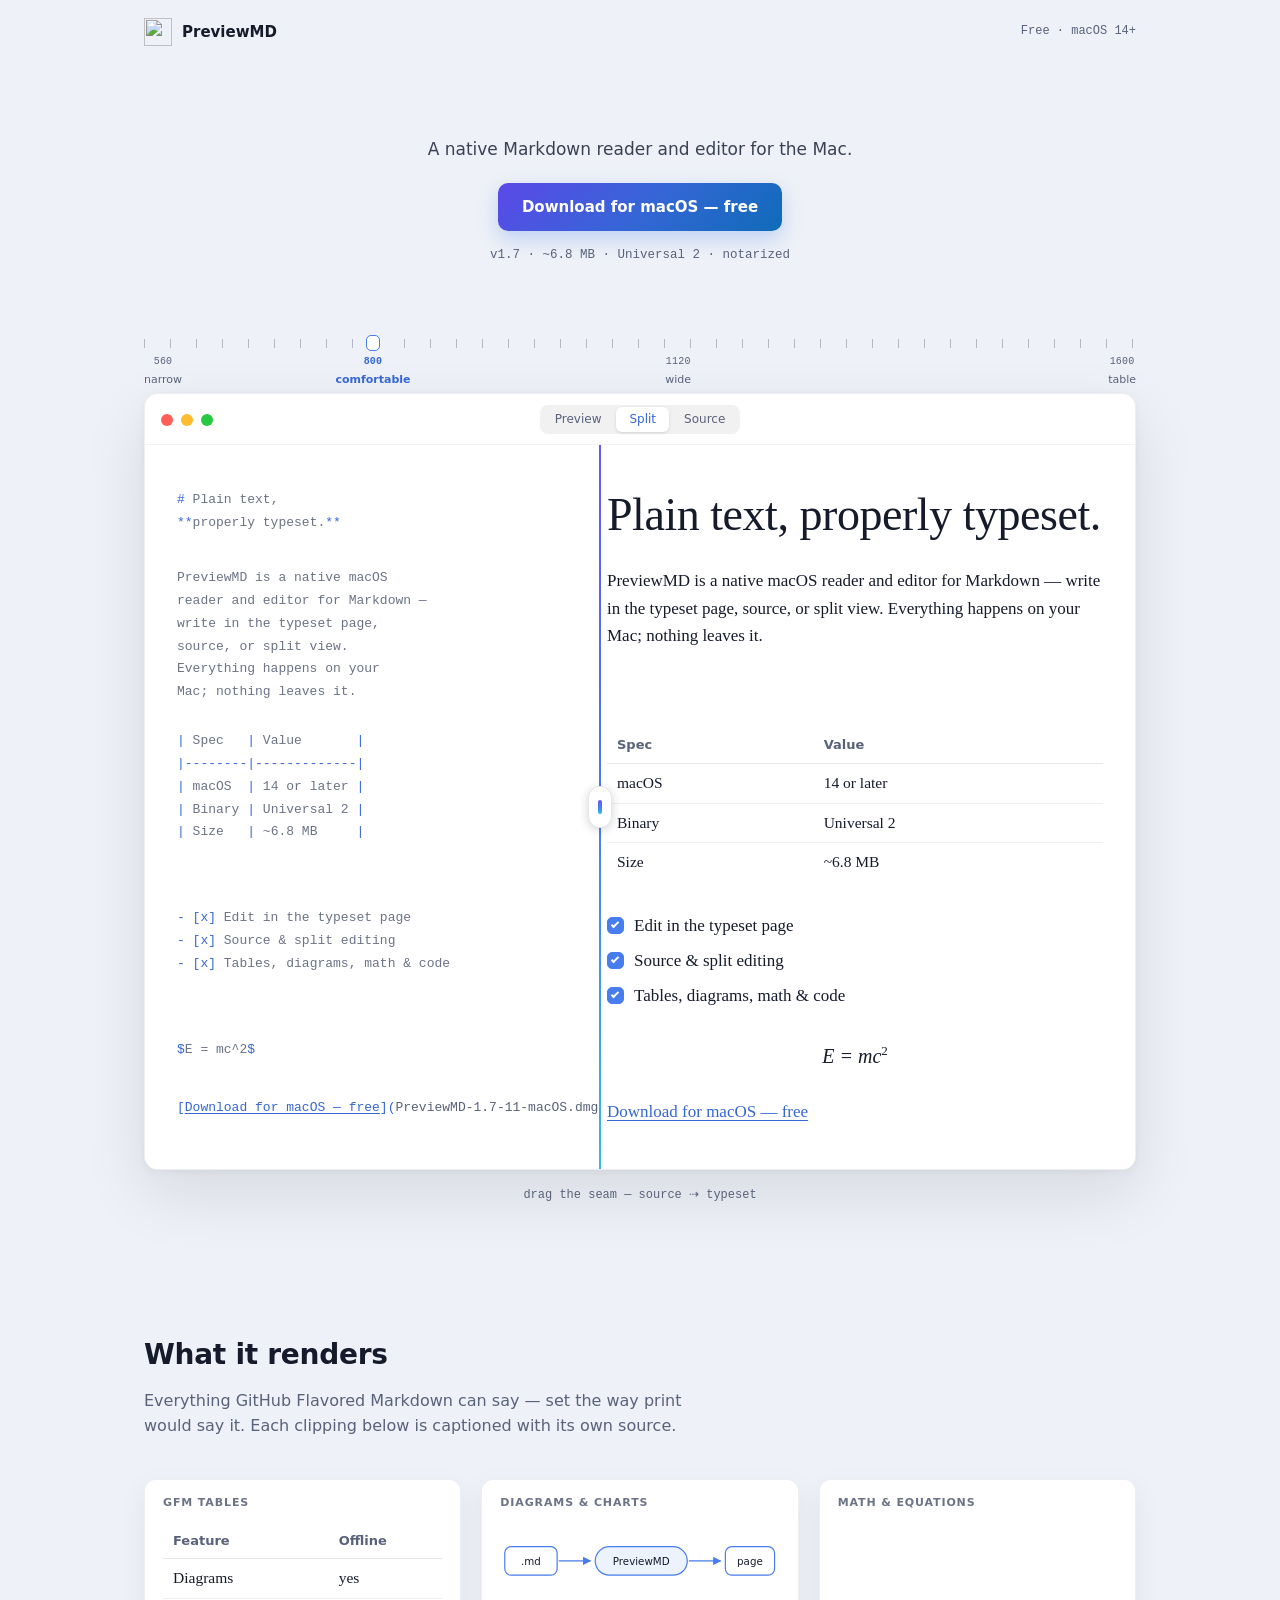
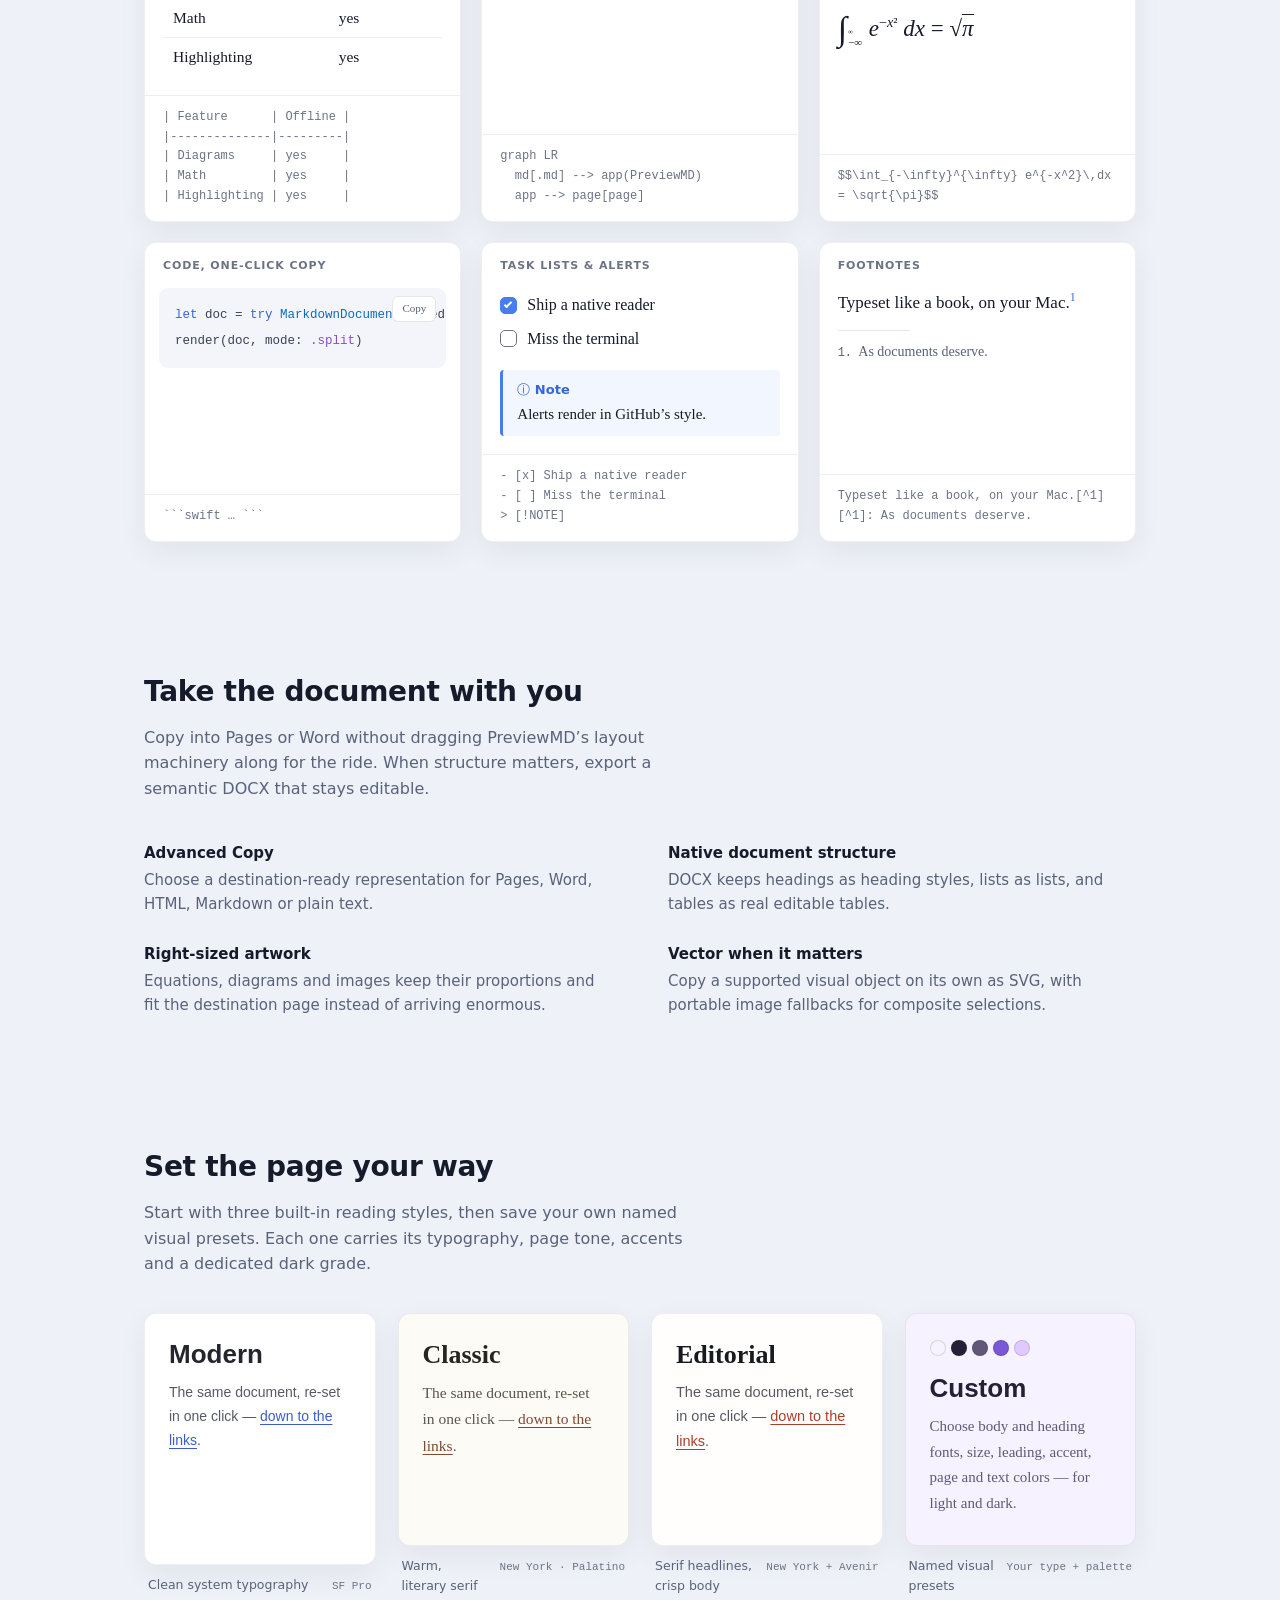
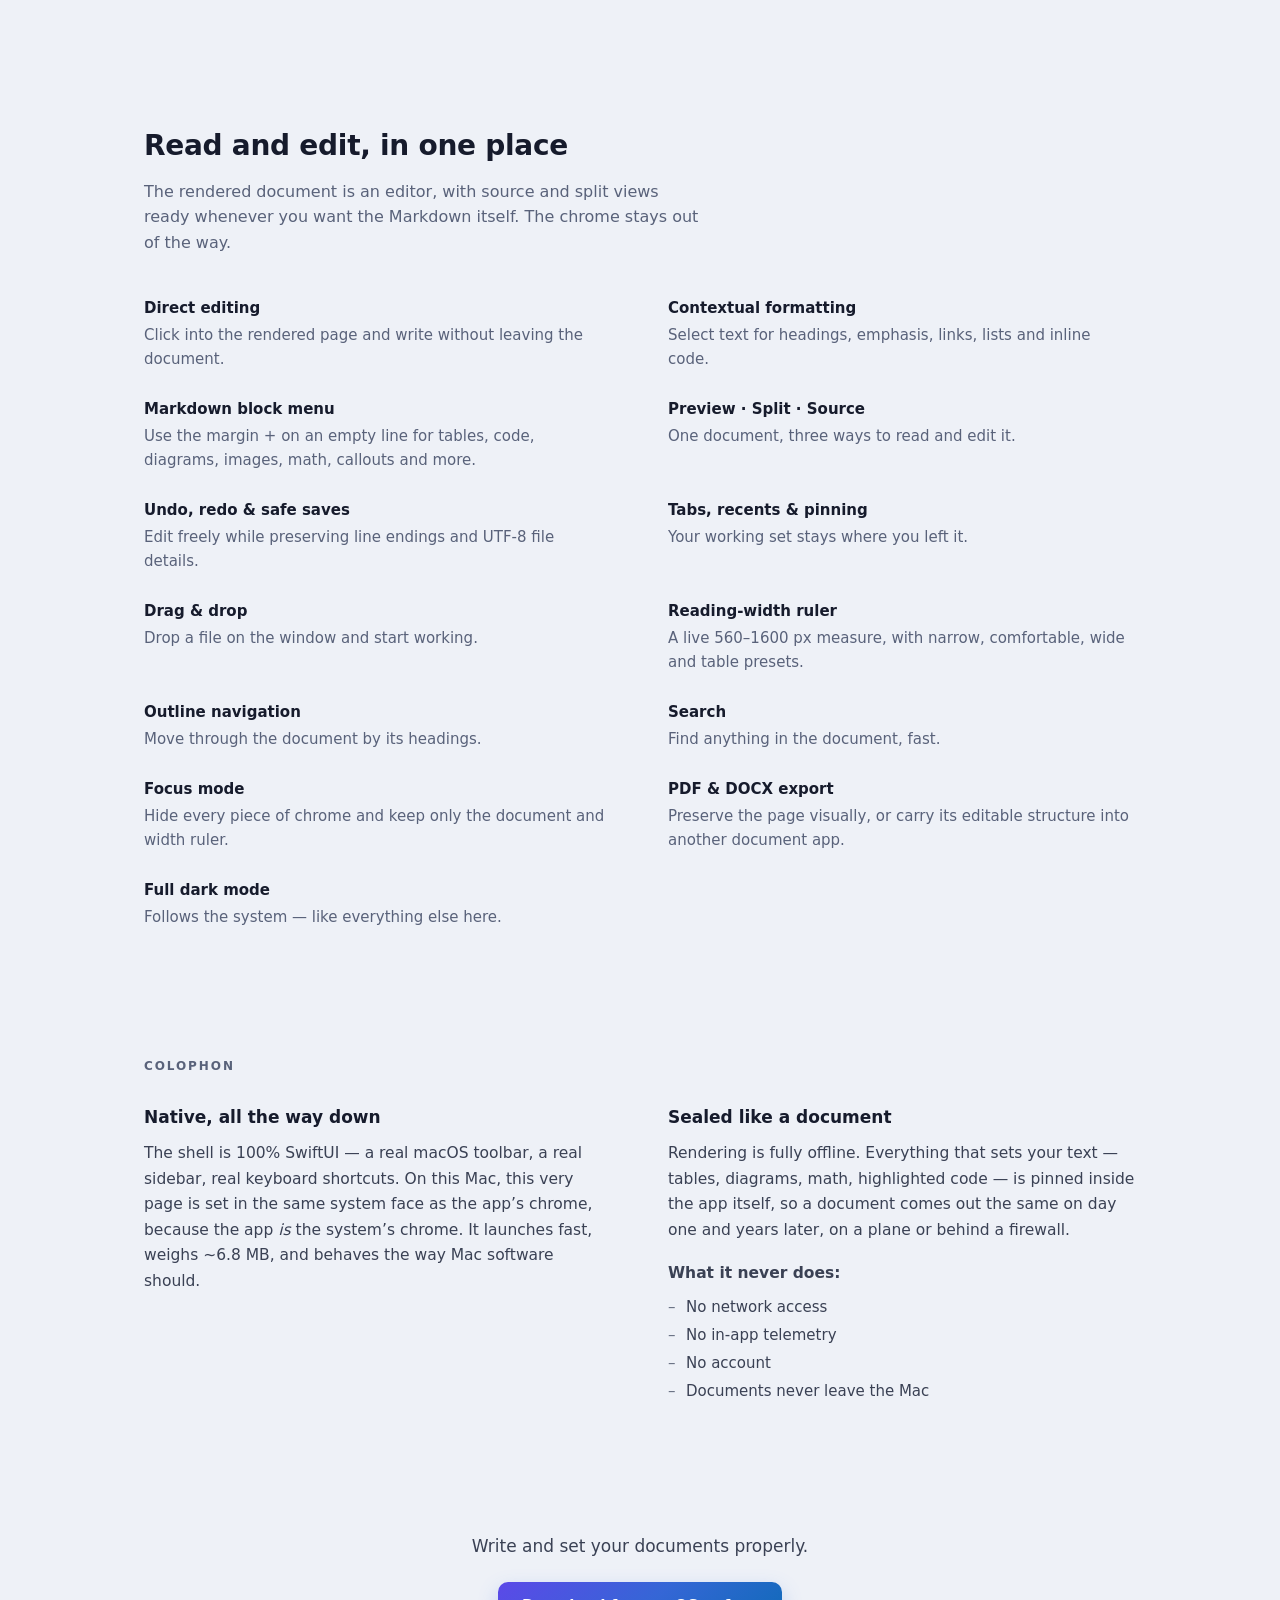
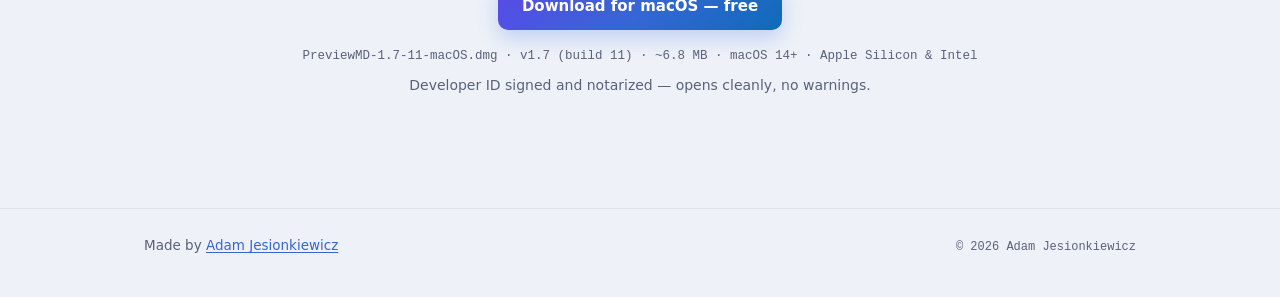
==== commit 7fe0fd9d: "fix(site): isolate signup requests across modal openings Signed-off-by: Adam Jesionkiewicz <adam@jes" ====
--- a/site/index.html
+++ b/site/index.html
@@ -18,10 +18,10 @@
   <link rel="preconnect" href="https://fonts.googleapis.com">
   <link rel="preconnect" href="https://fonts.gstatic.com" crossorigin>
   <link href="https://fonts.googleapis.com/css2?family=Geist+Mono:wght@400;500&family=Newsreader:ital,opsz,wght@0,6..72,400;0,6..72,500;1,6..72,400&display=swap" rel="stylesheet">
-  <link rel="stylesheet" href="styles.css?v=db-7">
+  <link rel="stylesheet" href="styles.css?v=db-8">
   <script async src="https://www.googletagmanager.com/gtag/js?id=G-8YXDM1JJH2"></script>
   <script src="analytics.js?v=1"></script>
-  <script src="main.js?v=db-11" defer></script>
+  <script src="main.js?v=db-12" defer></script>
 </head>
 <body>
 
@@ -374,7 +374,7 @@
 <footer class="site-footer">
   <div class="wrap footer-inner">
     <p>Made by <a href="mailto:adam@jesion.pl">Adam Jesionkiewicz</a></p>
-    <p class="mono">&copy; 2026 Astrography Sp.&nbsp;z&nbsp;o.o.</p>
+    <p class="mono">&copy; 2026 Adam Jesionkiewicz</p>
   </div>
 </footer>
 
@@ -389,8 +389,8 @@
   </div>
   <div id="cardMain">
     <p class="modal-kicker mono">A quiet mailing list</p>
-    <h2 class="modal-title" id="emailTitle">The next page,<br>properly announced.</h2>
-    <p class="modal-description" id="emailDescription">Hear about meaningful PreviewMD updates and the occasional new app from Astrography. No noise, no tracking.</p>
+    <h2 class="modal-title" id="emailTitle" tabindex="-1" autofocus>The next page,<br>properly announced.</h2>
+    <p class="modal-description" id="emailDescription">Hear about meaningful PreviewMD updates and the occasional community milestone. No noise, no tracking.</p>
     <form class="modal-form" id="notifyForm" novalidate>
       <label class="sr-only" for="emailInput">Email address</label>
       <div class="modal-field">
--- a/site/styles.css
+++ b/site/styles.css
@@ -1050,9 +1050,10 @@
   .email-modal::backdrop { background: rgba(3, 6, 13, 0.68); }
 }
 .email-modal[open] { animation: modal-in 0.3s cubic-bezier(0.22, 1, 0.36, 1); }
-/* the dialog receives programmatic focus after signup so the status is
-   announced; the ring on the whole sheet is noise, not navigation */
-.email-modal:focus-visible { outline: none; }
+/* Opening focuses the static heading; signup success focuses the dialog.
+   Interactive controls keep their normal keyboard focus indicators. */
+.email-modal:focus-visible,
+#emailTitle:focus-visible { outline: none; }
 @keyframes modal-in {
   from { opacity: 0; transform: translateY(12px) scale(0.975); }
 }
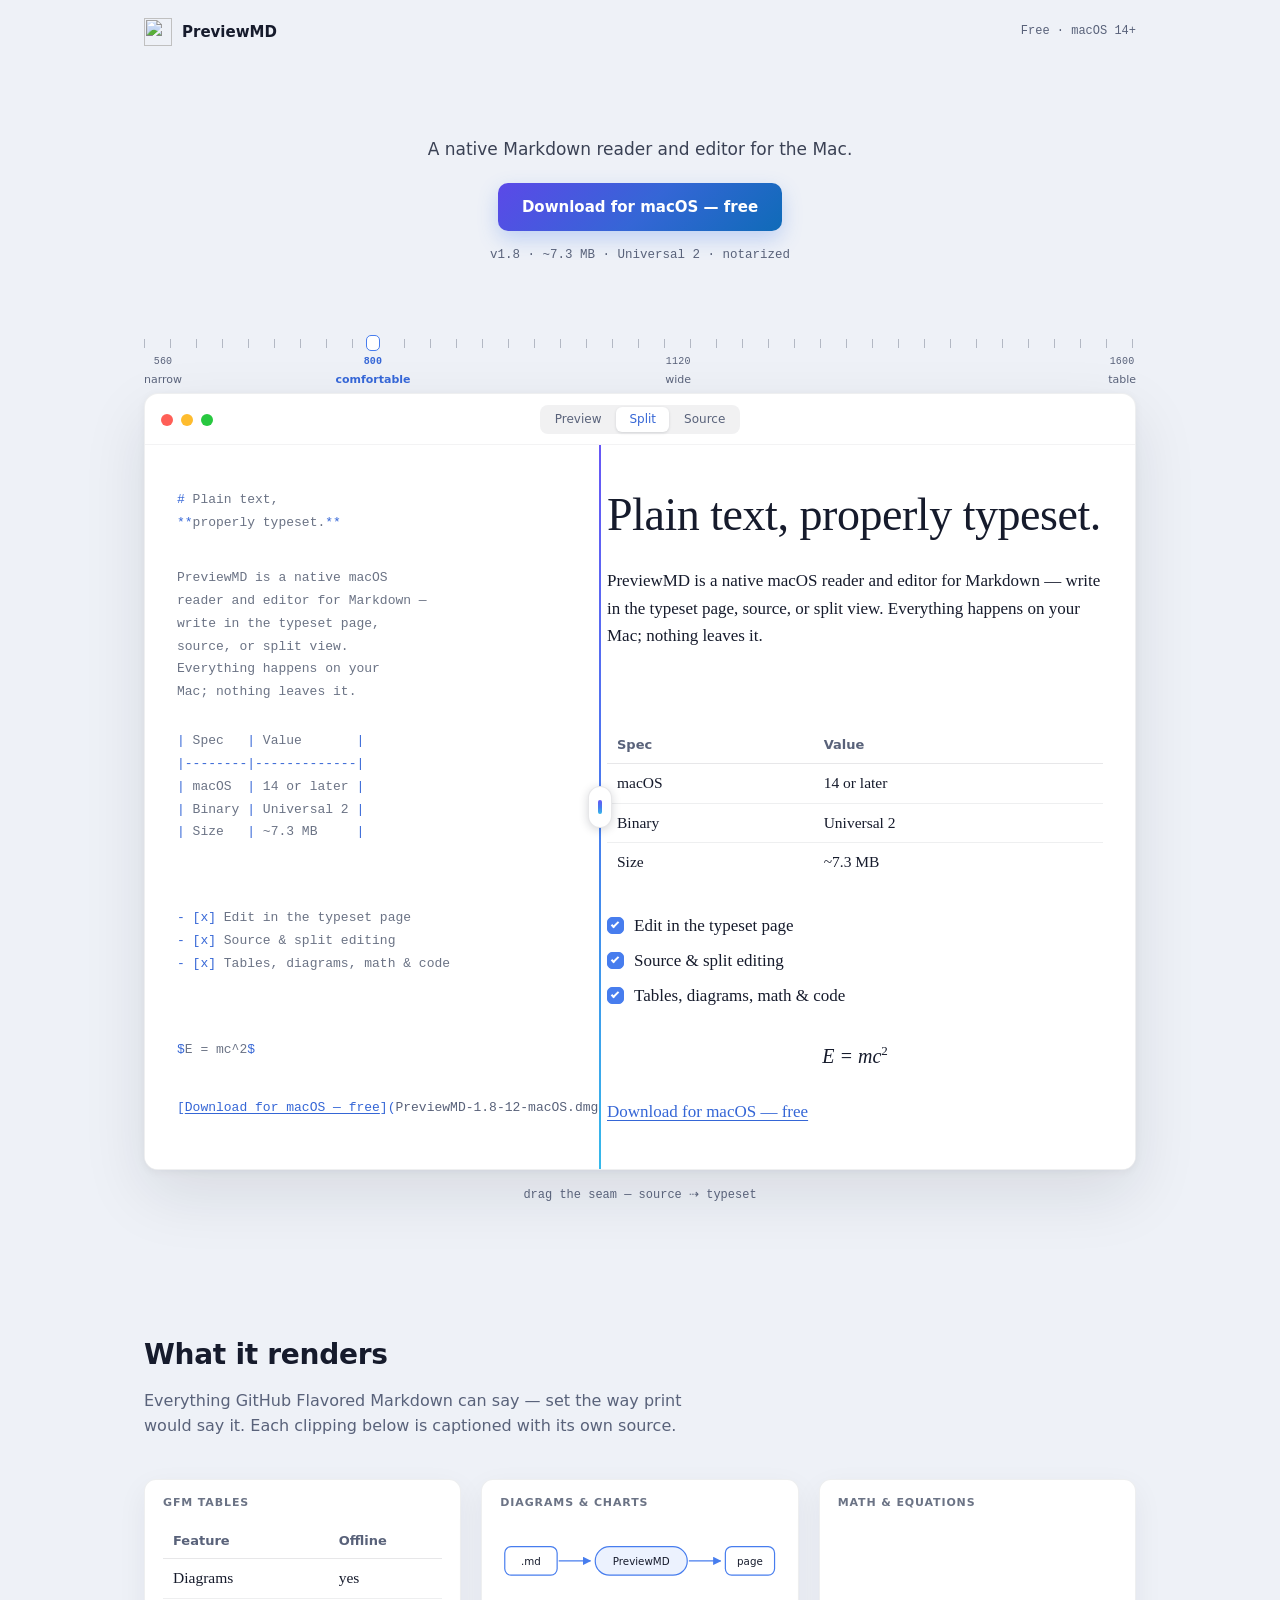
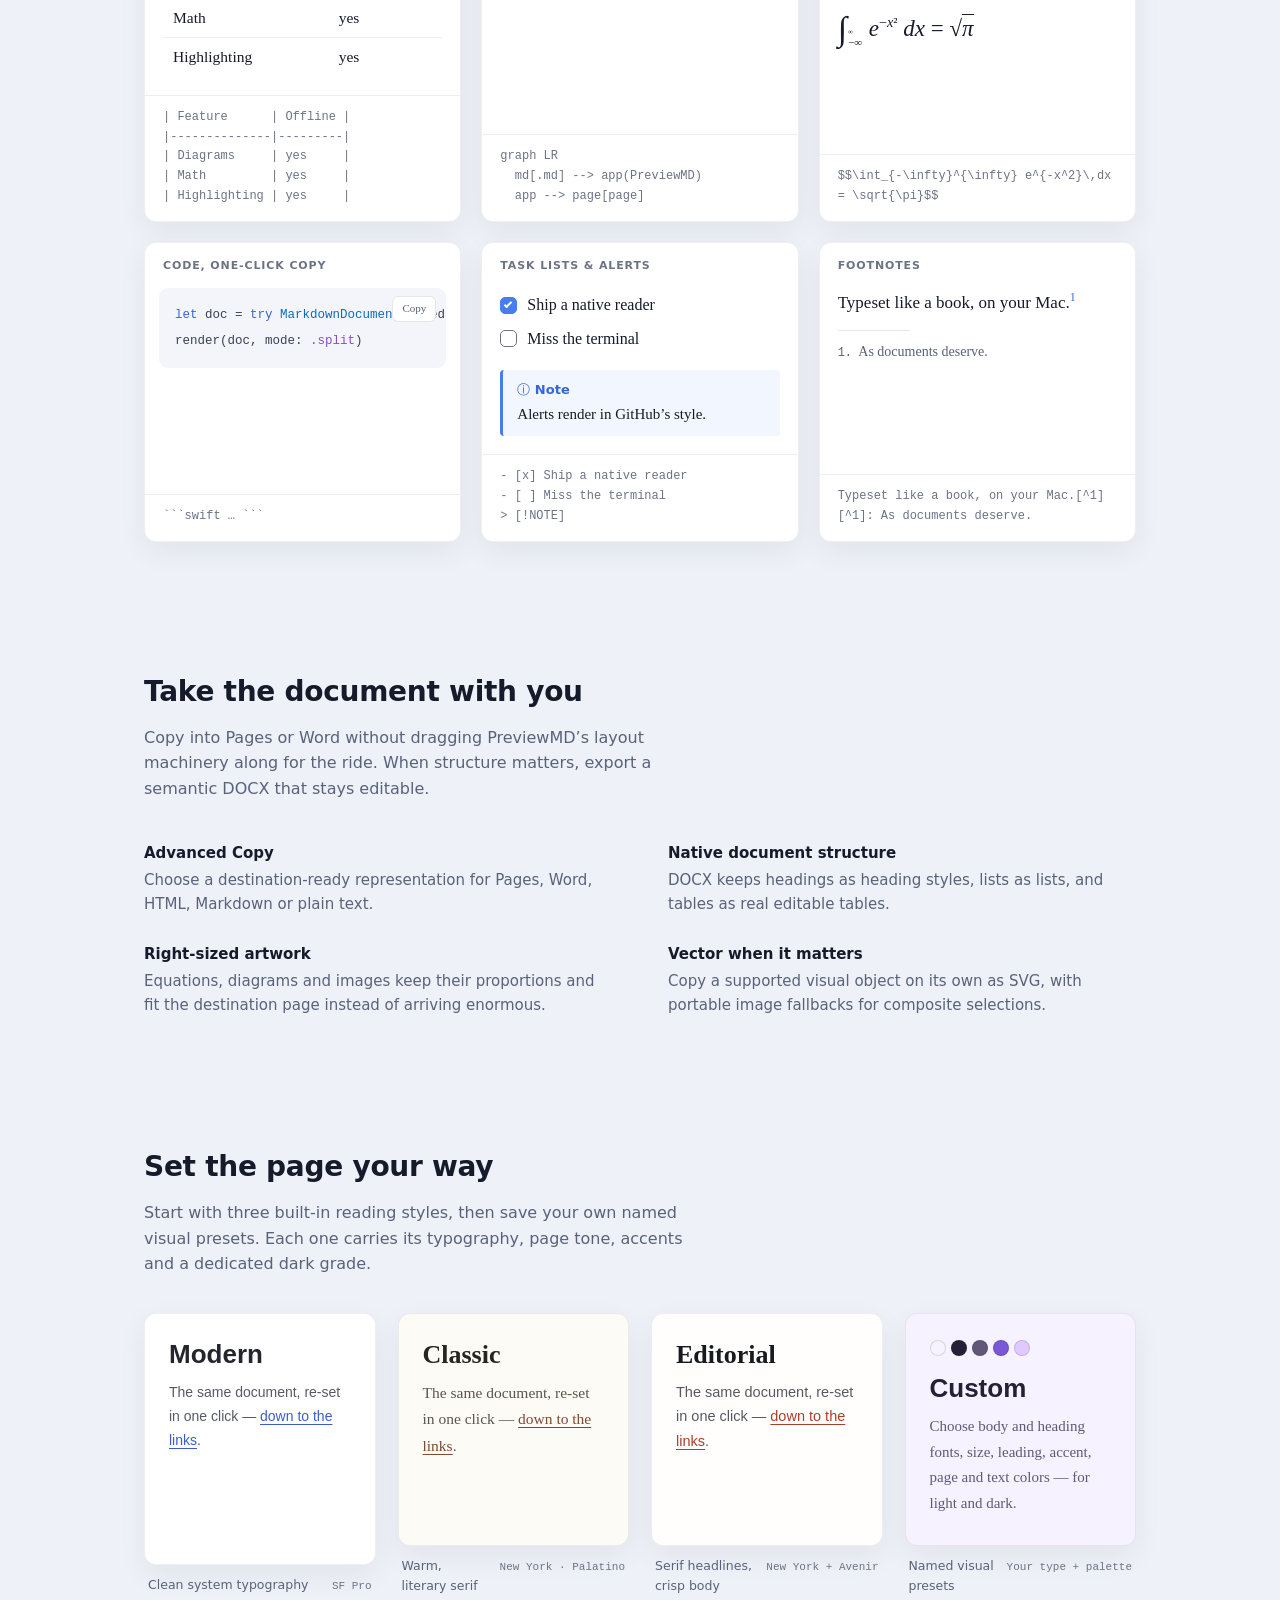
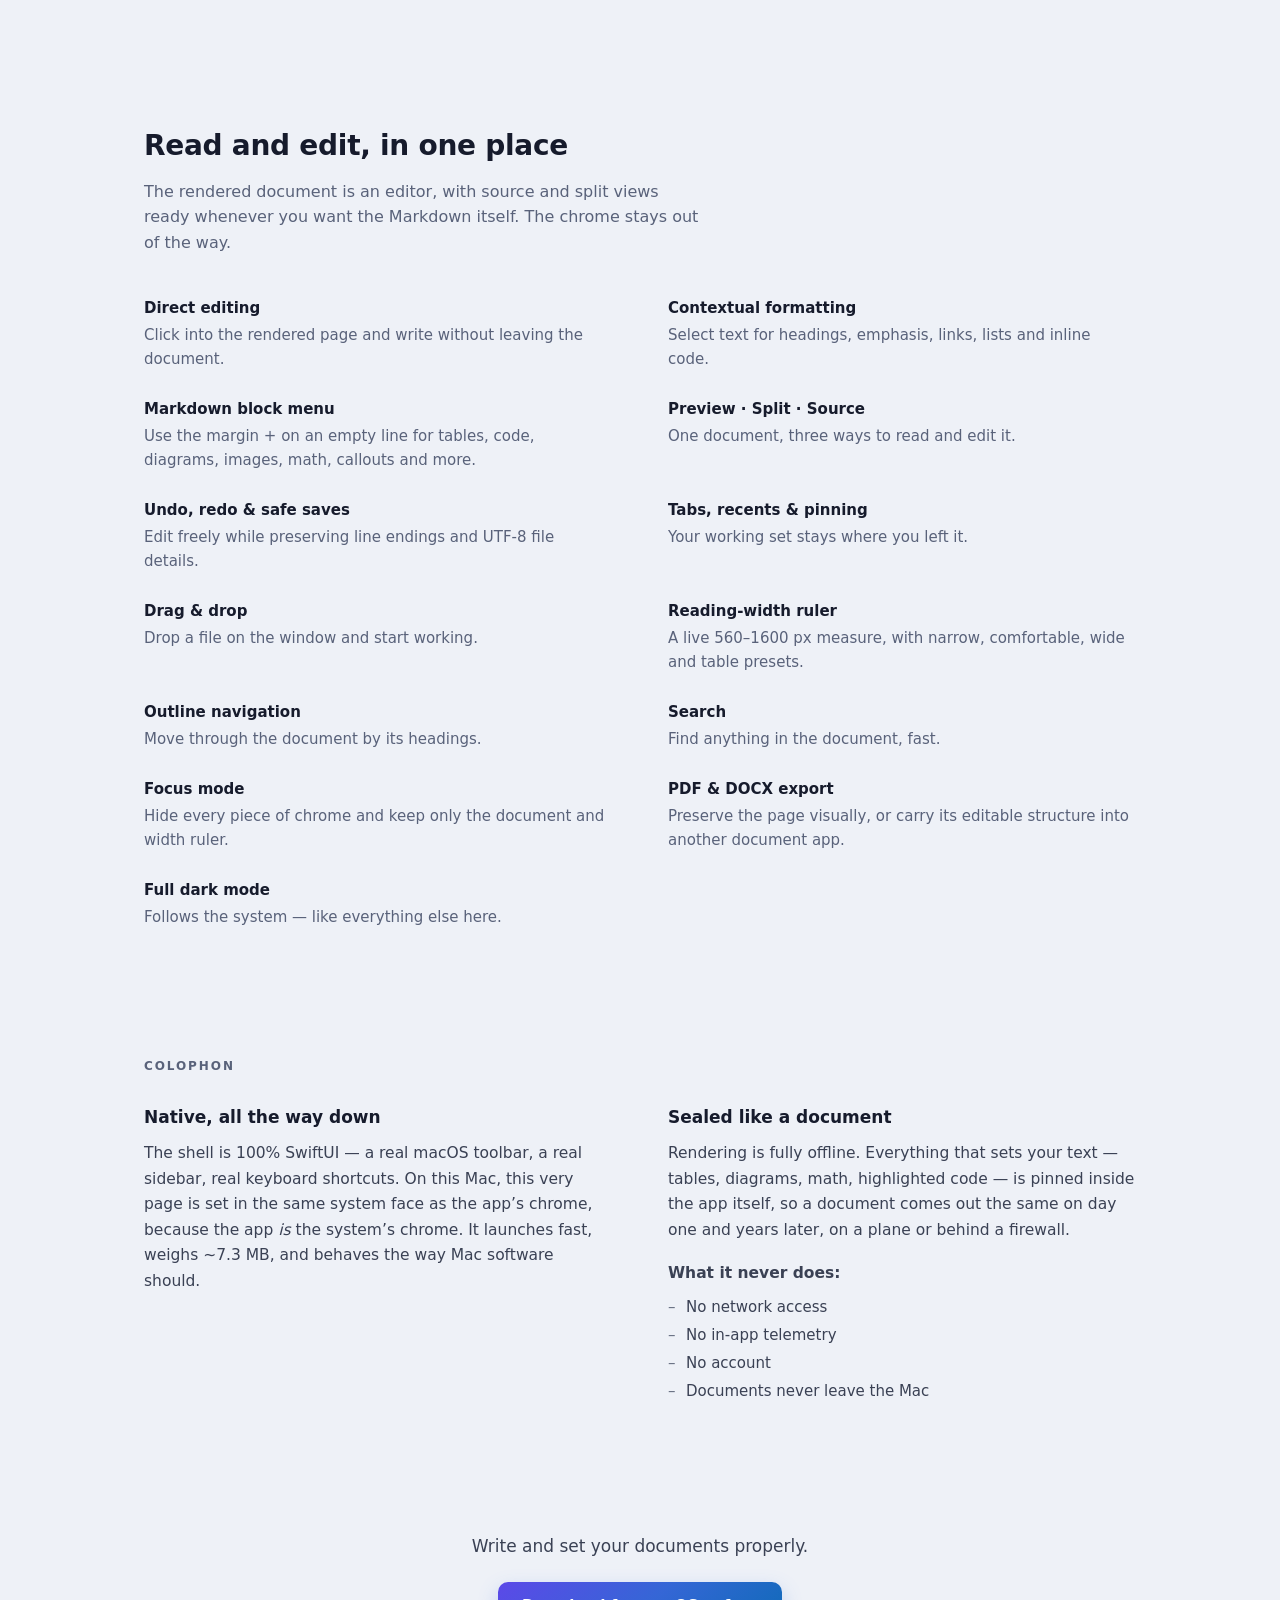
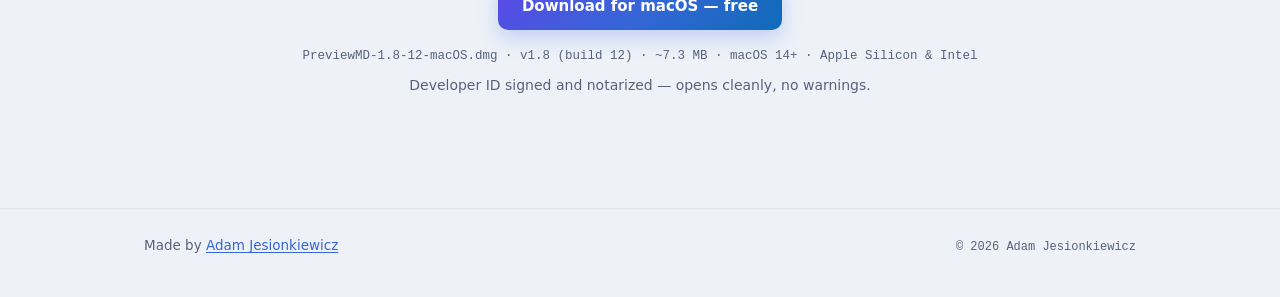
==== commit b84cb51f: "release: package notarized PreviewMD 1.8 (12) Signed-off-by: Adam Jesionkiewicz <adam@jesion.pl>" ====
--- a/site/index.html
+++ b/site/index.html
@@ -4,7 +4,7 @@
   <meta charset="utf-8">
   <meta name="viewport" content="width=device-width, initial-scale=1">
   <title>PreviewMD — Plain text, properly typeset.</title>
-  <meta name="description" content="PreviewMD is a free, native macOS Markdown reader and editor with a print-inspired canvas. Edit directly, copy cleanly to Pages or Word, and export semantic DOCX — entirely offline. macOS 14+, notarized, ~6.8 MB.">
+  <meta name="description" content="PreviewMD is a free, native macOS Markdown reader and editor with a print-inspired canvas. Edit directly, copy cleanly to Pages or Word, and export semantic DOCX — entirely offline. macOS 14+, notarized, ~7.3 MB.">
   <meta property="og:title" content="PreviewMD — Plain text, properly typeset.">
   <meta property="og:description" content="A native macOS Markdown reader and editor with clean copy for Pages and Word, semantic DOCX export, and fully offline rendering. Free download.">
   <meta property="og:type" content="website">
@@ -21,7 +21,7 @@
   <link rel="stylesheet" href="styles.css?v=db-8">
   <script async src="https://www.googletagmanager.com/gtag/js?id=G-8YXDM1JJH2"></script>
   <script src="analytics.js?v=1"></script>
-  <script src="main.js?v=db-12" defer></script>
+  <script src="main.js?v=db-13" defer></script>
 </head>
 <body>
 
@@ -42,8 +42,8 @@
 
     <div class="cta-block" id="ctaBlock">
       <p class="kicker">A native Markdown reader and editor for&nbsp;the&nbsp;Mac.</p>
-      <a class="btn btn-prism" href="PreviewMD-1.7-11-macOS.dmg" download data-download>Download for macOS — free</a>
-      <p class="mono meta">v1.7&nbsp;&middot;&nbsp;~6.8&nbsp;MB&nbsp;&middot;&nbsp;Universal&nbsp;2&nbsp;&middot;&nbsp;notarized</p>
+      <a class="btn btn-prism" href="PreviewMD-1.8-12-macOS.dmg" download data-download>Download for macOS — free</a>
+      <p class="mono meta">v1.8&nbsp;&middot;&nbsp;~7.3&nbsp;MB&nbsp;&middot;&nbsp;Universal&nbsp;2&nbsp;&middot;&nbsp;notarized</p>
     </div>
 
     <!-- Reading-width ruler: a working control, like the app's -->
@@ -95,7 +95,7 @@
                 <tbody>
                   <tr><td>macOS</td><td>14 or later</td></tr>
                   <tr><td>Binary</td><td>Universal 2</td></tr>
-                  <tr><td>Size</td><td>~6.8 MB</td></tr>
+                  <tr><td>Size</td><td>~7.3 MB</td></tr>
                 </tbody>
               </table>
             </div>
@@ -110,7 +110,7 @@
               <p class="doc-math"><em>E&nbsp;=&nbsp;mc</em><sup>2</sup></p>
             </div>
             <div class="row" data-row="5">
-              <p class="doc-p"><a class="doc-link" href="PreviewMD-1.7-11-macOS.dmg" download data-download>Download for macOS — free</a></p>
+              <p class="doc-p"><a class="doc-link" href="PreviewMD-1.8-12-macOS.dmg" download data-download>Download for macOS — free</a></p>
             </div>
           </div>
         </div>
@@ -130,12 +130,12 @@
 <span class="mk">|--------|-------------|</span>
 <span class="mk">|</span> macOS  <span class="mk">|</span> 14 or later <span class="mk">|</span>
 <span class="mk">|</span> Binary <span class="mk">|</span> Universal 2 <span class="mk">|</span>
-<span class="mk">|</span> Size   <span class="mk">|</span> ~6.8 MB     <span class="mk">|</span></pre></div>
+<span class="mk">|</span> Size   <span class="mk">|</span> ~7.3 MB     <span class="mk">|</span></pre></div>
             <div class="row" data-row="3"><pre class="src"><span class="mk">- [x]</span> Edit in the typeset page
 <span class="mk">- [x]</span> Source &amp; split editing
 <span class="mk">- [x]</span> Tables, diagrams, math &amp; code</pre></div>
             <div class="row" data-row="4"><pre class="src"><span class="mk">$</span>E = mc^2<span class="mk">$</span></pre></div>
-            <div class="row" data-row="5"><pre class="src"><span class="mk">[</span><a class="src-link" href="PreviewMD-1.7-11-macOS.dmg" download data-download tabindex="-1">Download for macOS — free</a><span class="mk">](</span><span class="src-target" data-filename>PreviewMD-1.7-11-macOS.dmg</span><span class="mk">)</span></pre></div>
+            <div class="row" data-row="5"><pre class="src"><span class="mk">[</span><a class="src-link" href="PreviewMD-1.8-12-macOS.dmg" download data-download tabindex="-1">Download for macOS — free</a><span class="mk">](</span><span class="src-target" data-filename>PreviewMD-1.8-12-macOS.dmg</span><span class="mk">)</span></pre></div>
           </div>
         </div>
 
@@ -345,7 +345,7 @@
     <div class="colophon-cols">
       <div class="colophon-col">
         <h3>Native, all the way down</h3>
-        <p>The shell is 100% SwiftUI — a real macOS toolbar, a real sidebar, real keyboard shortcuts. On this Mac, this very page is set in the same system face as the app&rsquo;s chrome, because the app <em>is</em> the system&rsquo;s chrome. It launches fast, weighs ~6.8&nbsp;MB, and behaves the way Mac software should.</p>
+        <p>The shell is 100% SwiftUI — a real macOS toolbar, a real sidebar, real keyboard shortcuts. On this Mac, this very page is set in the same system face as the app&rsquo;s chrome, because the app <em>is</em> the system&rsquo;s chrome. It launches fast, weighs ~7.3&nbsp;MB, and behaves the way Mac software should.</p>
       </div>
       <div class="colophon-col">
         <h3>Sealed like a document</h3>
@@ -364,8 +364,8 @@
   <!-- ============ FOOTER CTA ============ -->
   <section class="wrap section footer-cta" id="download">
     <p class="kicker">Write and set your documents properly.</p>
-    <a class="btn btn-prism" href="PreviewMD-1.7-11-macOS.dmg" download data-download>Download for macOS — free</a>
-    <p class="mono meta"><span data-filename>PreviewMD-1.7-11-macOS.dmg</span>&nbsp;&middot; v1.7 (build 11)&nbsp;&middot; ~6.8&nbsp;MB&nbsp;&middot; macOS 14+&nbsp;&middot; Apple&nbsp;Silicon &amp; Intel</p>
+    <a class="btn btn-prism" href="PreviewMD-1.8-12-macOS.dmg" download data-download>Download for macOS — free</a>
+    <p class="mono meta"><span data-filename>PreviewMD-1.8-12-macOS.dmg</span>&nbsp;&middot; v1.8 (build 12)&nbsp;&middot; ~7.3&nbsp;MB&nbsp;&middot; macOS 14+&nbsp;&middot; Apple&nbsp;Silicon &amp; Intel</p>
     <p class="assure">Developer ID signed and notarized — opens cleanly, no warnings.</p>
   </section>
 
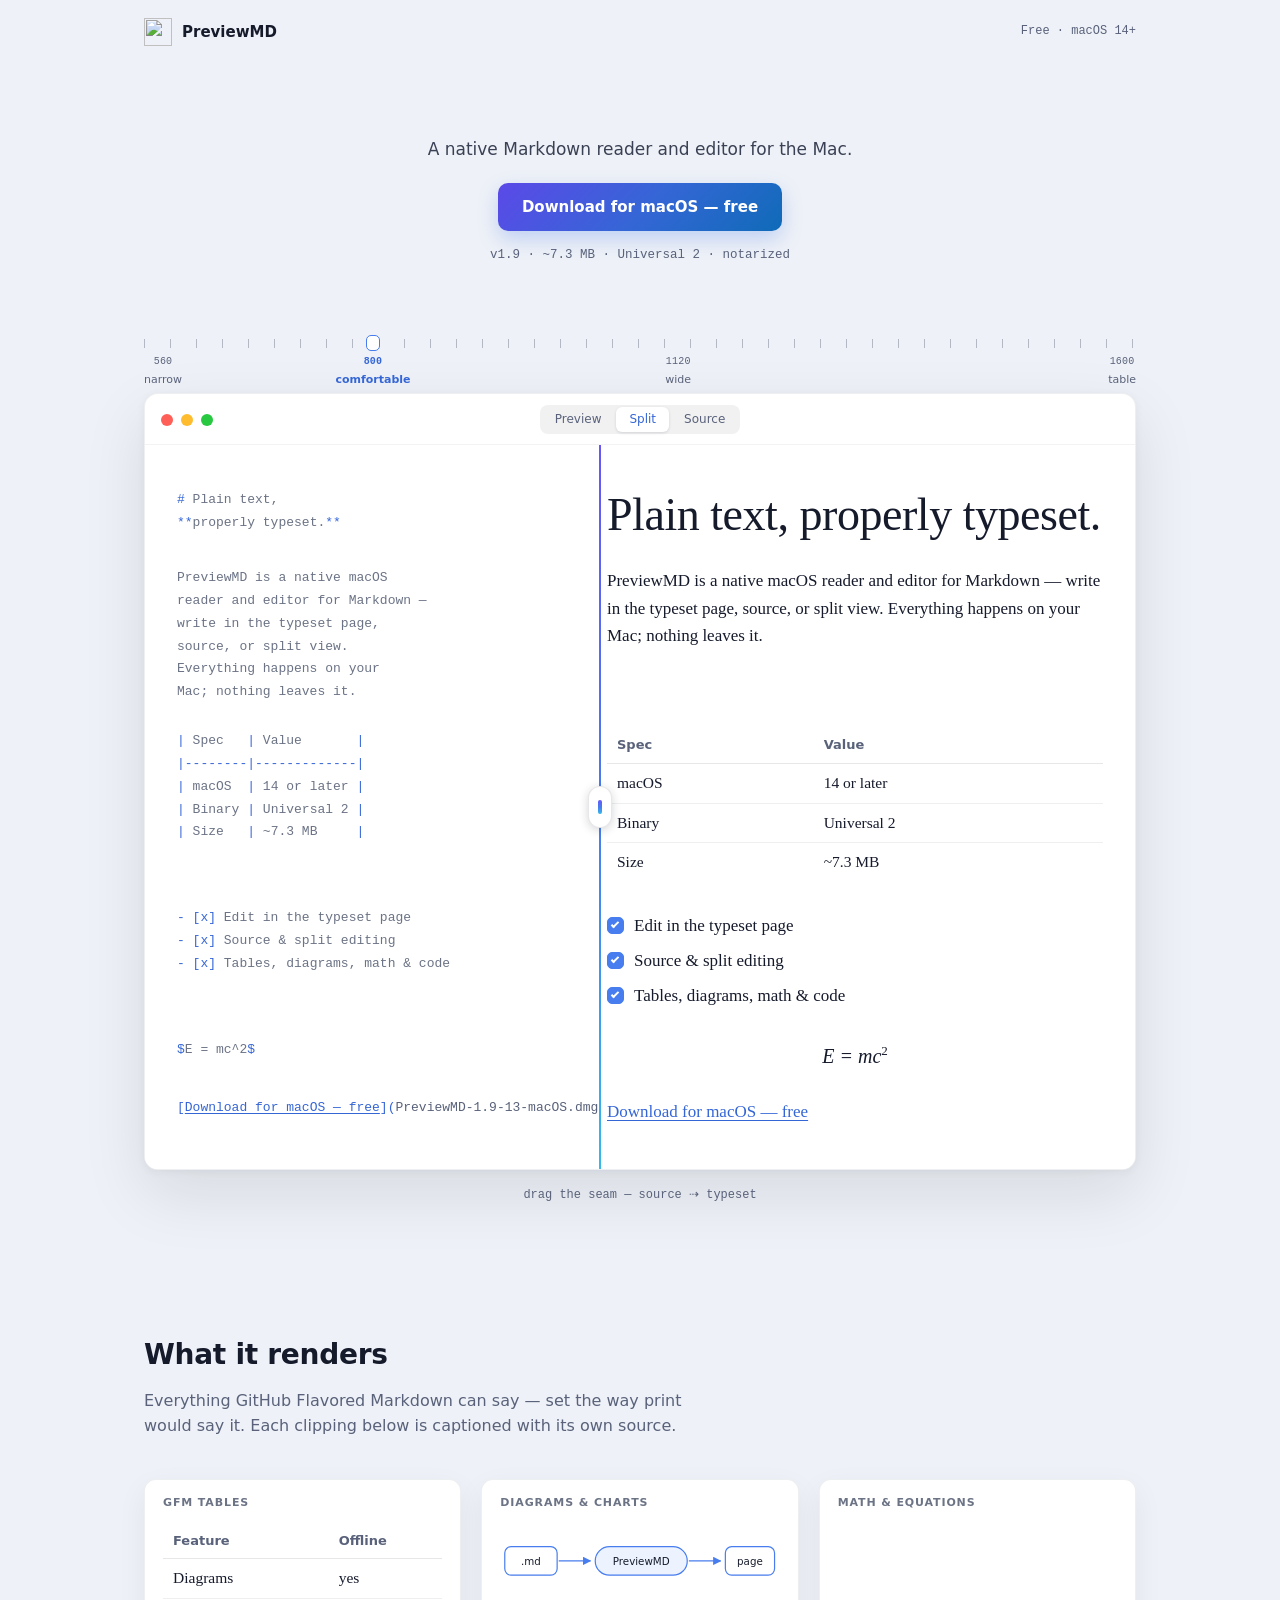
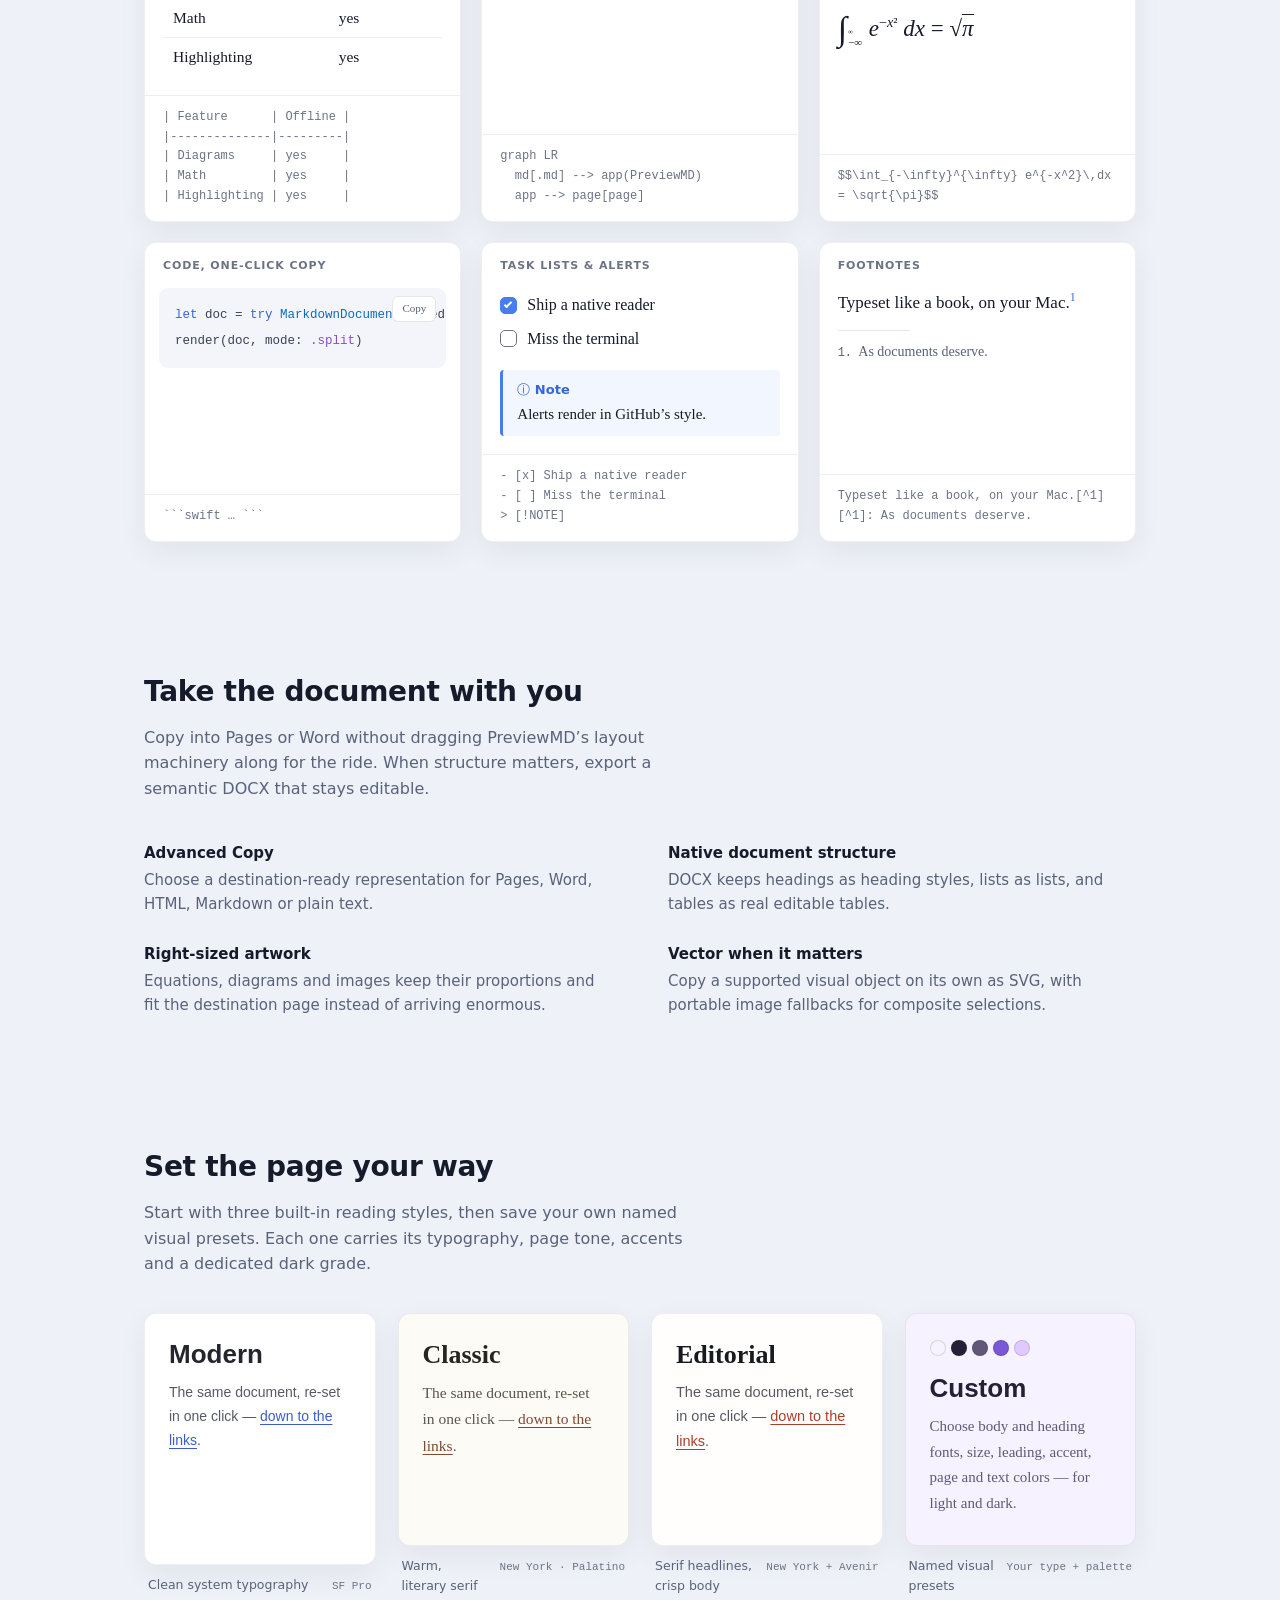
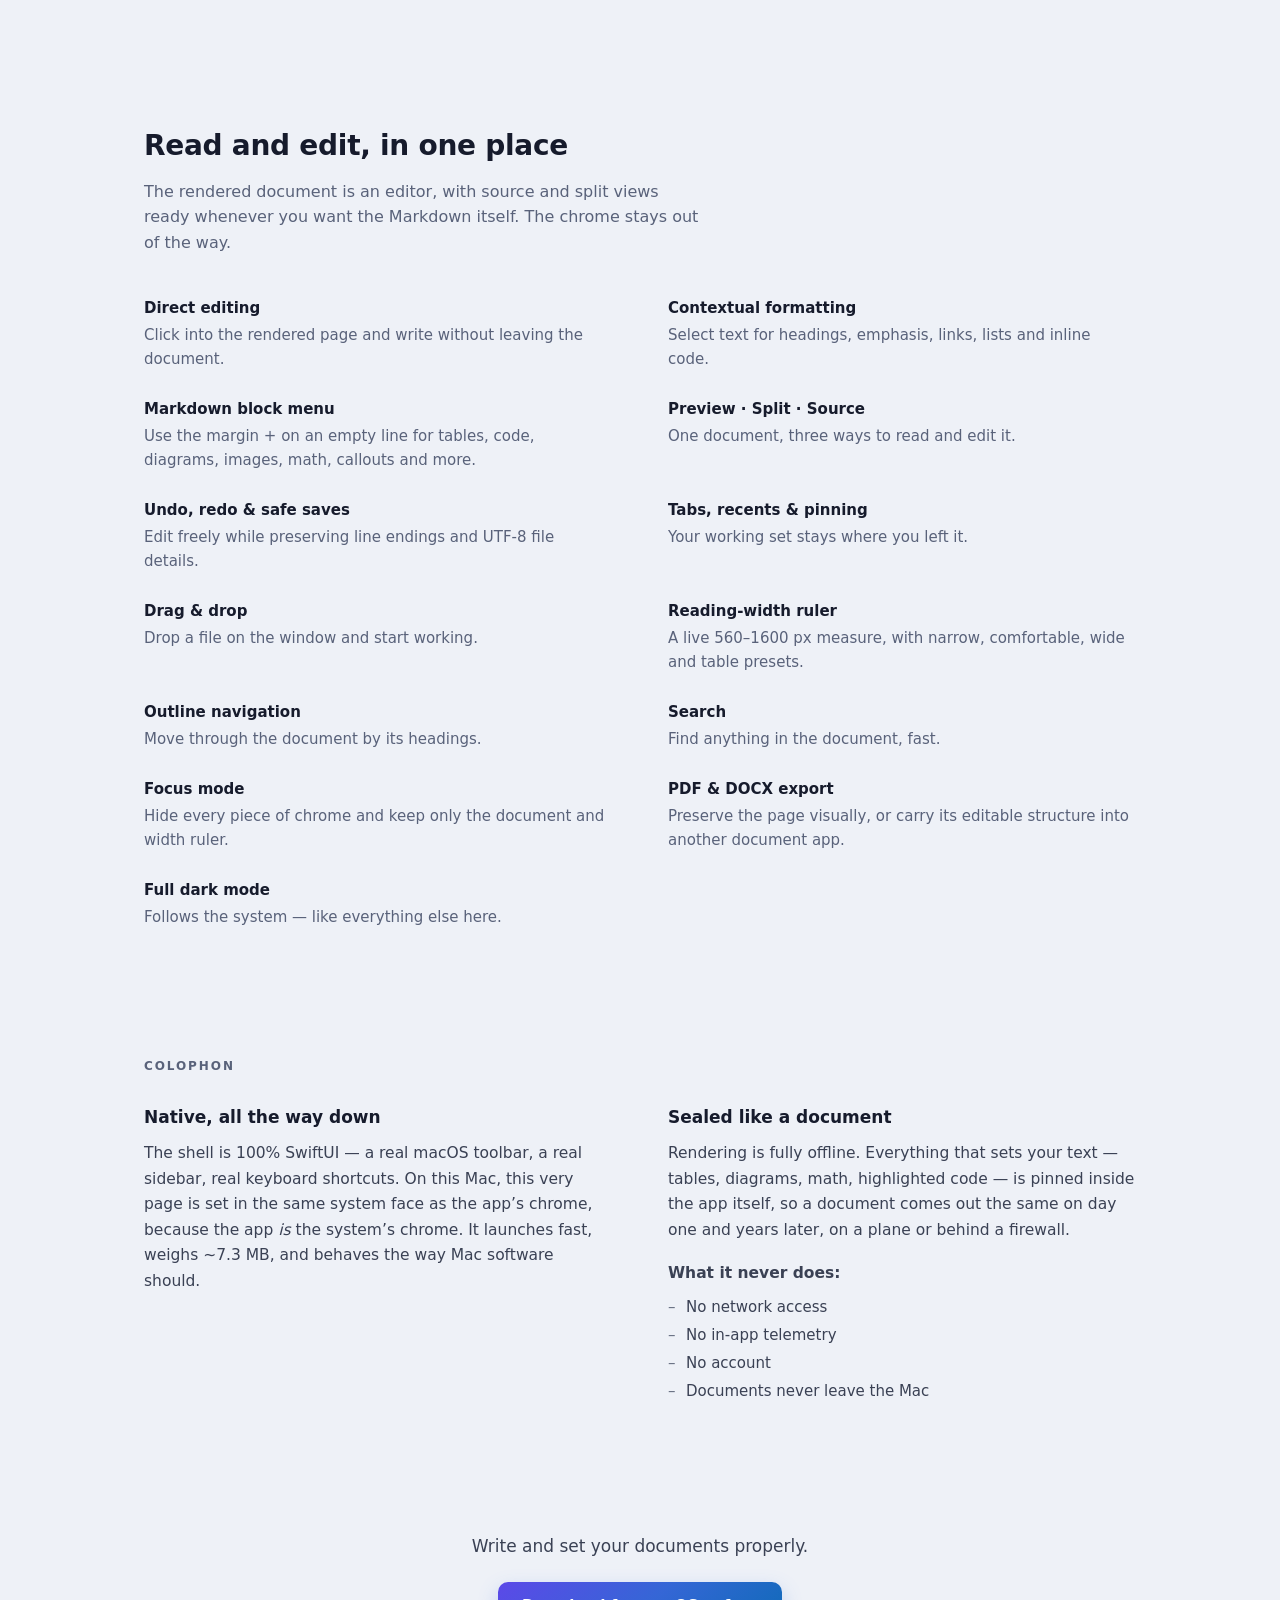
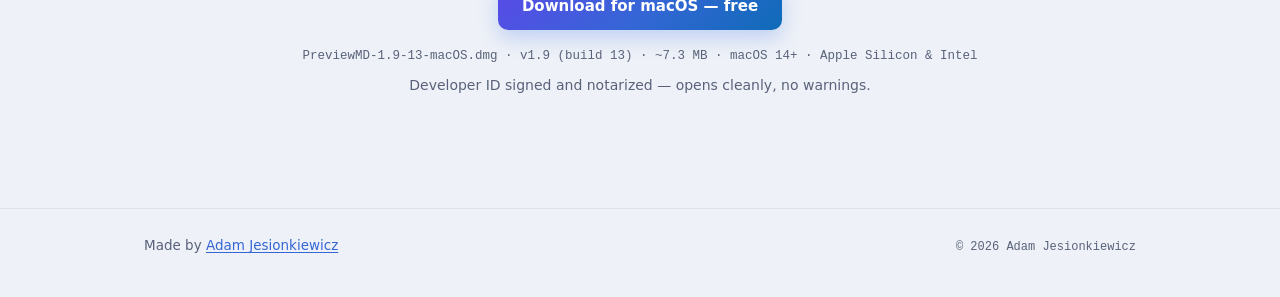
==== commit def5d047: "chore: publish PreviewMD 1.9 (13) Signed-off-by: Adam Jesionkiewicz <adam@jesion.pl>" ====
--- a/site/index.html
+++ b/site/index.html
@@ -21,7 +21,7 @@
   <link rel="stylesheet" href="styles.css?v=db-8">
   <script async src="https://www.googletagmanager.com/gtag/js?id=G-8YXDM1JJH2"></script>
   <script src="analytics.js?v=1"></script>
-  <script src="main.js?v=db-13" defer></script>
+  <script src="main.js?v=db-14" defer></script>
 </head>
 <body>
 
@@ -42,8 +42,8 @@
 
     <div class="cta-block" id="ctaBlock">
       <p class="kicker">A native Markdown reader and editor for&nbsp;the&nbsp;Mac.</p>
-      <a class="btn btn-prism" href="PreviewMD-1.8-12-macOS.dmg" download data-download>Download for macOS — free</a>
-      <p class="mono meta">v1.8&nbsp;&middot;&nbsp;~7.3&nbsp;MB&nbsp;&middot;&nbsp;Universal&nbsp;2&nbsp;&middot;&nbsp;notarized</p>
+      <a class="btn btn-prism" href="PreviewMD-1.9-13-macOS.dmg" download data-download>Download for macOS — free</a>
+      <p class="mono meta">v1.9&nbsp;&middot;&nbsp;~7.3&nbsp;MB&nbsp;&middot;&nbsp;Universal&nbsp;2&nbsp;&middot;&nbsp;notarized</p>
     </div>
 
     <!-- Reading-width ruler: a working control, like the app's -->
@@ -110,7 +110,7 @@
               <p class="doc-math"><em>E&nbsp;=&nbsp;mc</em><sup>2</sup></p>
             </div>
             <div class="row" data-row="5">
-              <p class="doc-p"><a class="doc-link" href="PreviewMD-1.8-12-macOS.dmg" download data-download>Download for macOS — free</a></p>
+              <p class="doc-p"><a class="doc-link" href="PreviewMD-1.9-13-macOS.dmg" download data-download>Download for macOS — free</a></p>
             </div>
           </div>
         </div>
@@ -135,7 +135,7 @@
 <span class="mk">- [x]</span> Source &amp; split editing
 <span class="mk">- [x]</span> Tables, diagrams, math &amp; code</pre></div>
             <div class="row" data-row="4"><pre class="src"><span class="mk">$</span>E = mc^2<span class="mk">$</span></pre></div>
-            <div class="row" data-row="5"><pre class="src"><span class="mk">[</span><a class="src-link" href="PreviewMD-1.8-12-macOS.dmg" download data-download tabindex="-1">Download for macOS — free</a><span class="mk">](</span><span class="src-target" data-filename>PreviewMD-1.8-12-macOS.dmg</span><span class="mk">)</span></pre></div>
+            <div class="row" data-row="5"><pre class="src"><span class="mk">[</span><a class="src-link" href="PreviewMD-1.9-13-macOS.dmg" download data-download tabindex="-1">Download for macOS — free</a><span class="mk">](</span><span class="src-target" data-filename>PreviewMD-1.9-13-macOS.dmg</span><span class="mk">)</span></pre></div>
           </div>
         </div>
 
@@ -364,8 +364,8 @@
   <!-- ============ FOOTER CTA ============ -->
   <section class="wrap section footer-cta" id="download">
     <p class="kicker">Write and set your documents properly.</p>
-    <a class="btn btn-prism" href="PreviewMD-1.8-12-macOS.dmg" download data-download>Download for macOS — free</a>
-    <p class="mono meta"><span data-filename>PreviewMD-1.8-12-macOS.dmg</span>&nbsp;&middot; v1.8 (build 12)&nbsp;&middot; ~7.3&nbsp;MB&nbsp;&middot; macOS 14+&nbsp;&middot; Apple&nbsp;Silicon &amp; Intel</p>
+    <a class="btn btn-prism" href="PreviewMD-1.9-13-macOS.dmg" download data-download>Download for macOS — free</a>
+    <p class="mono meta"><span data-filename>PreviewMD-1.9-13-macOS.dmg</span>&nbsp;&middot; v1.9 (build 13)&nbsp;&middot; ~7.3&nbsp;MB&nbsp;&middot; macOS 14+&nbsp;&middot; Apple&nbsp;Silicon &amp; Intel</p>
     <p class="assure">Developer ID signed and notarized — opens cleanly, no warnings.</p>
   </section>
 
